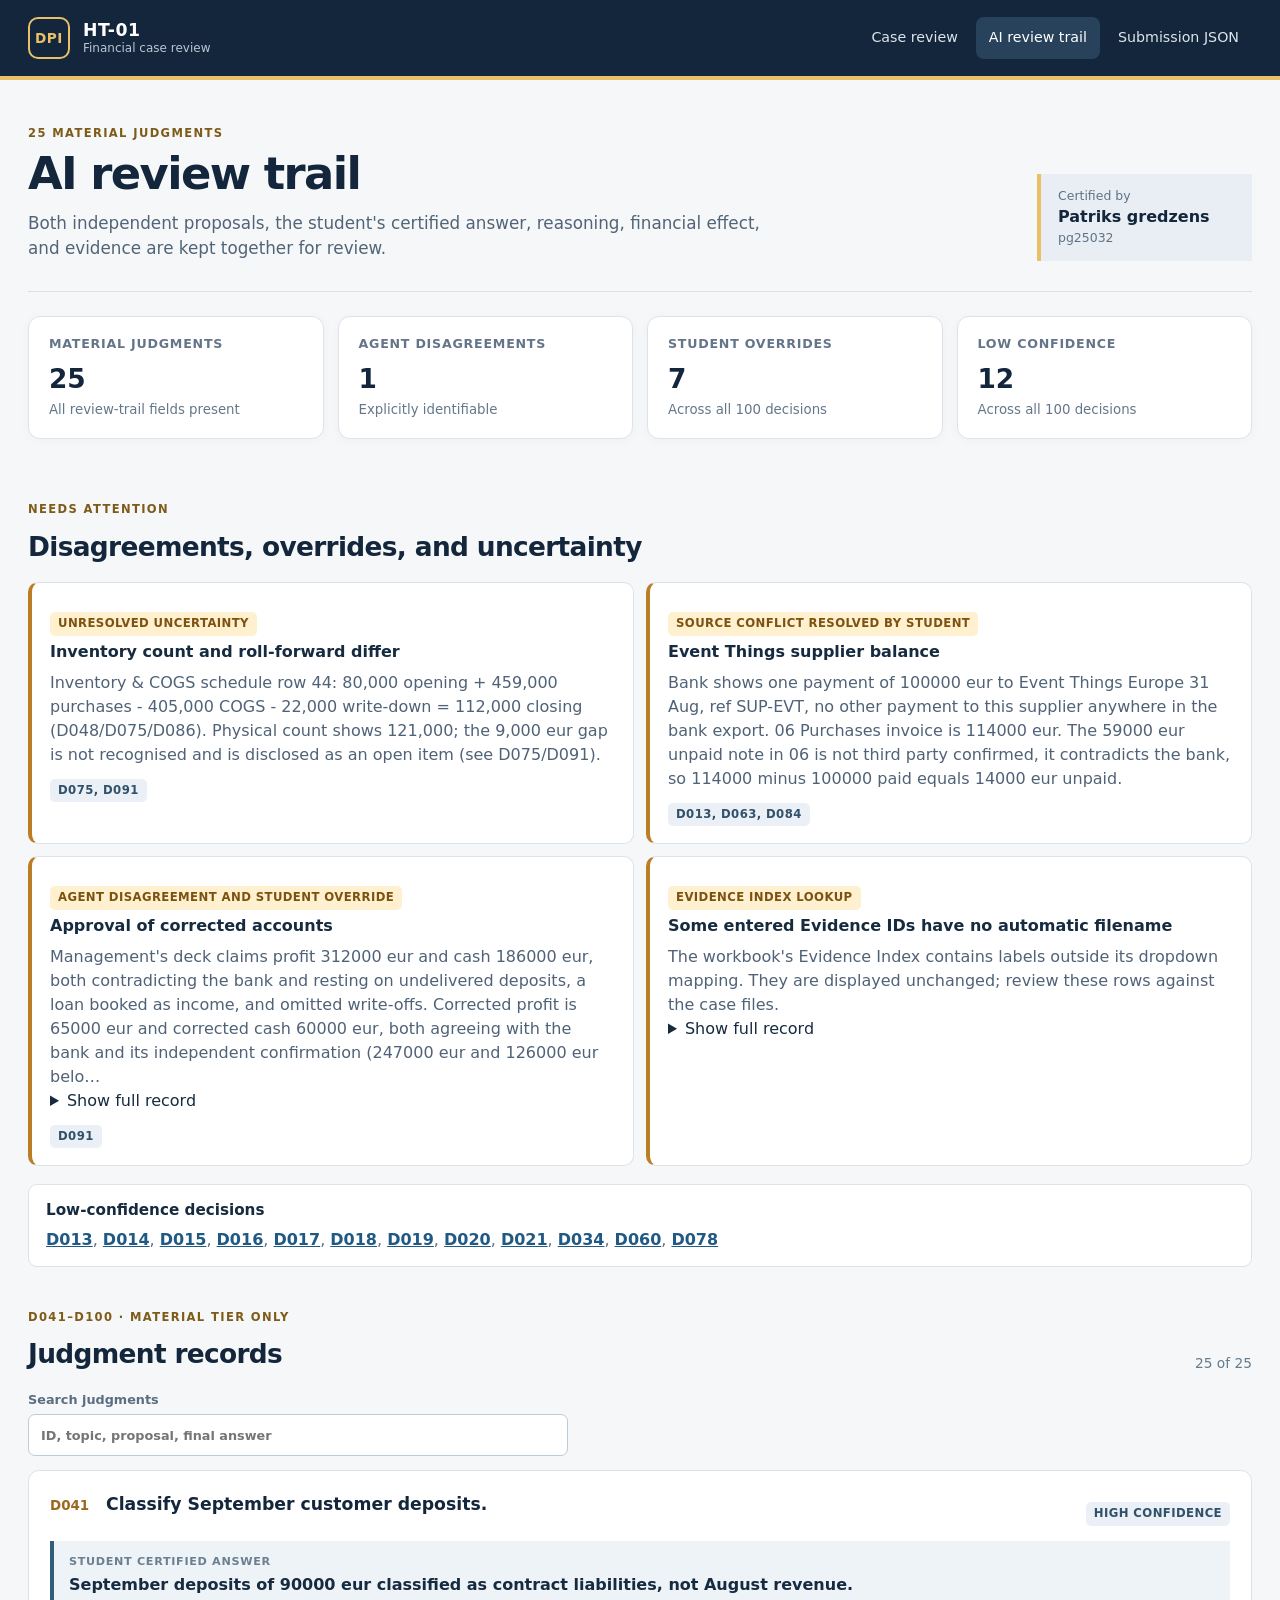
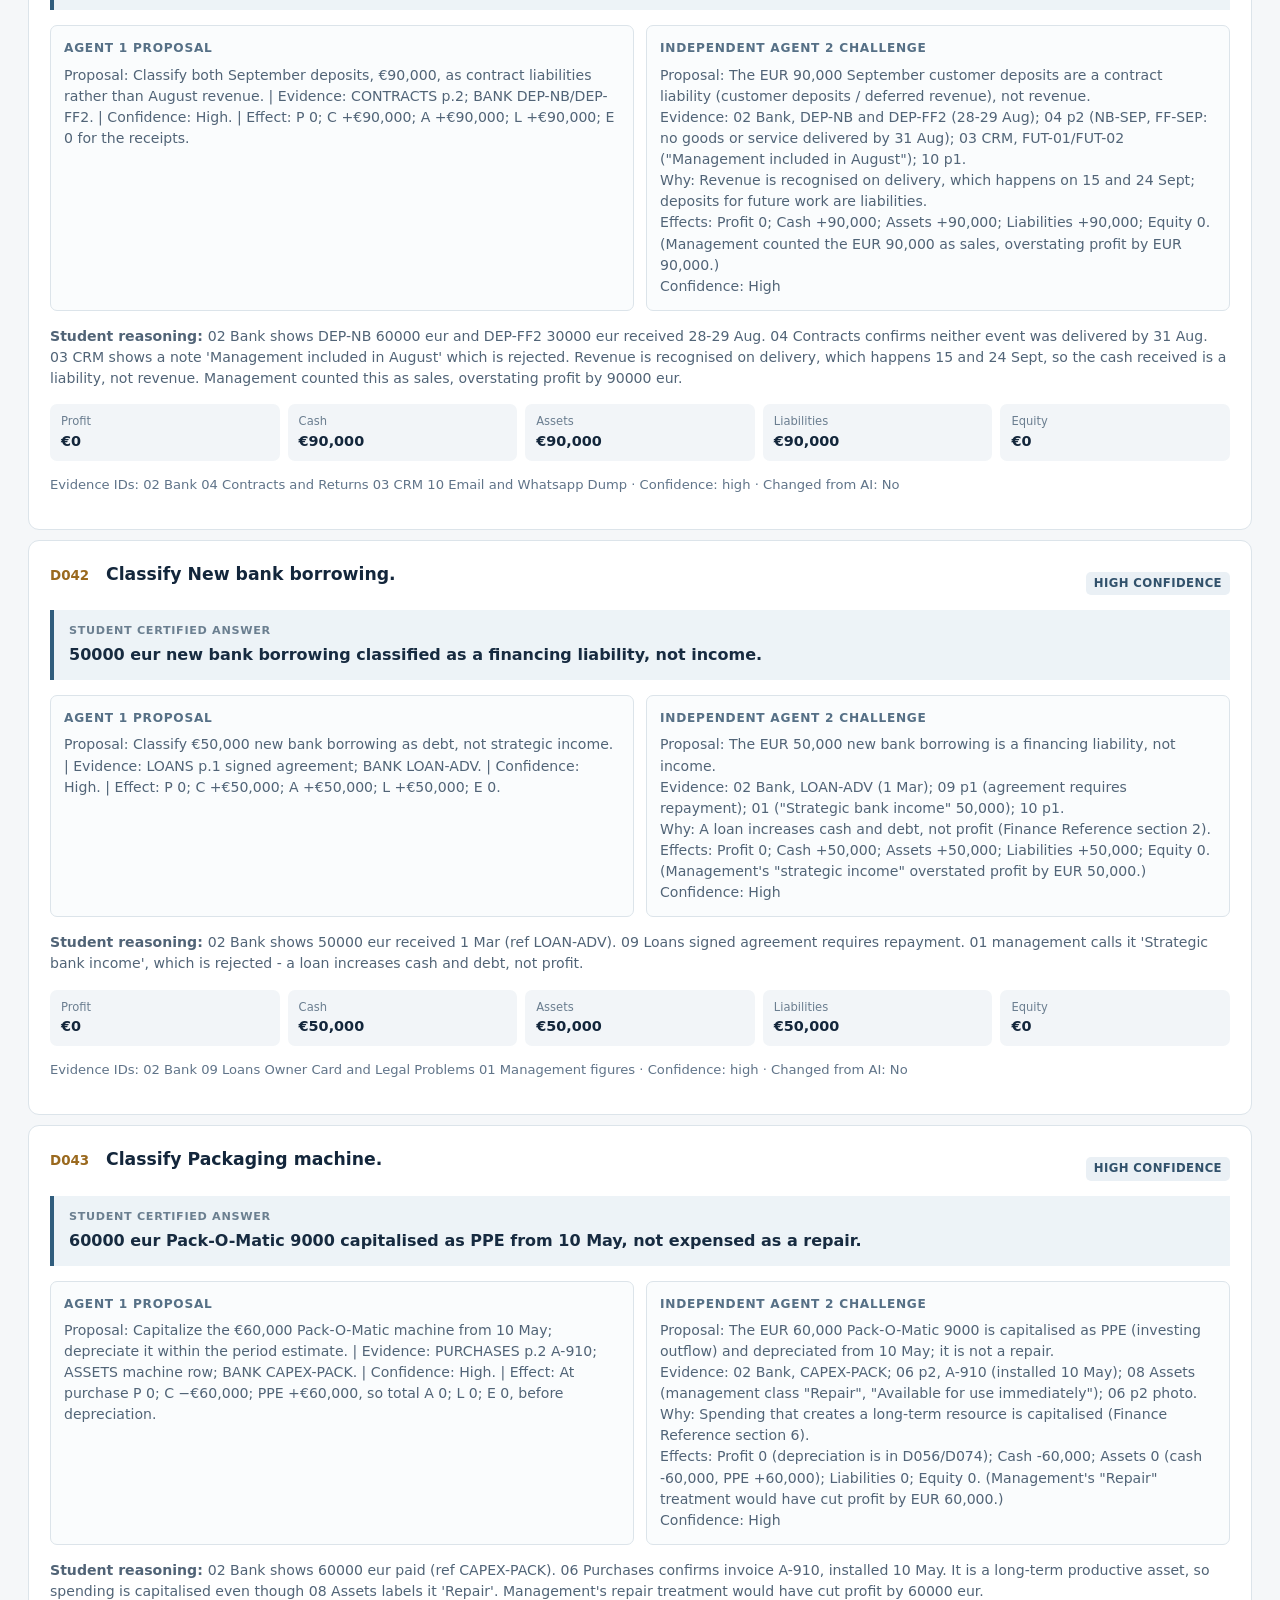
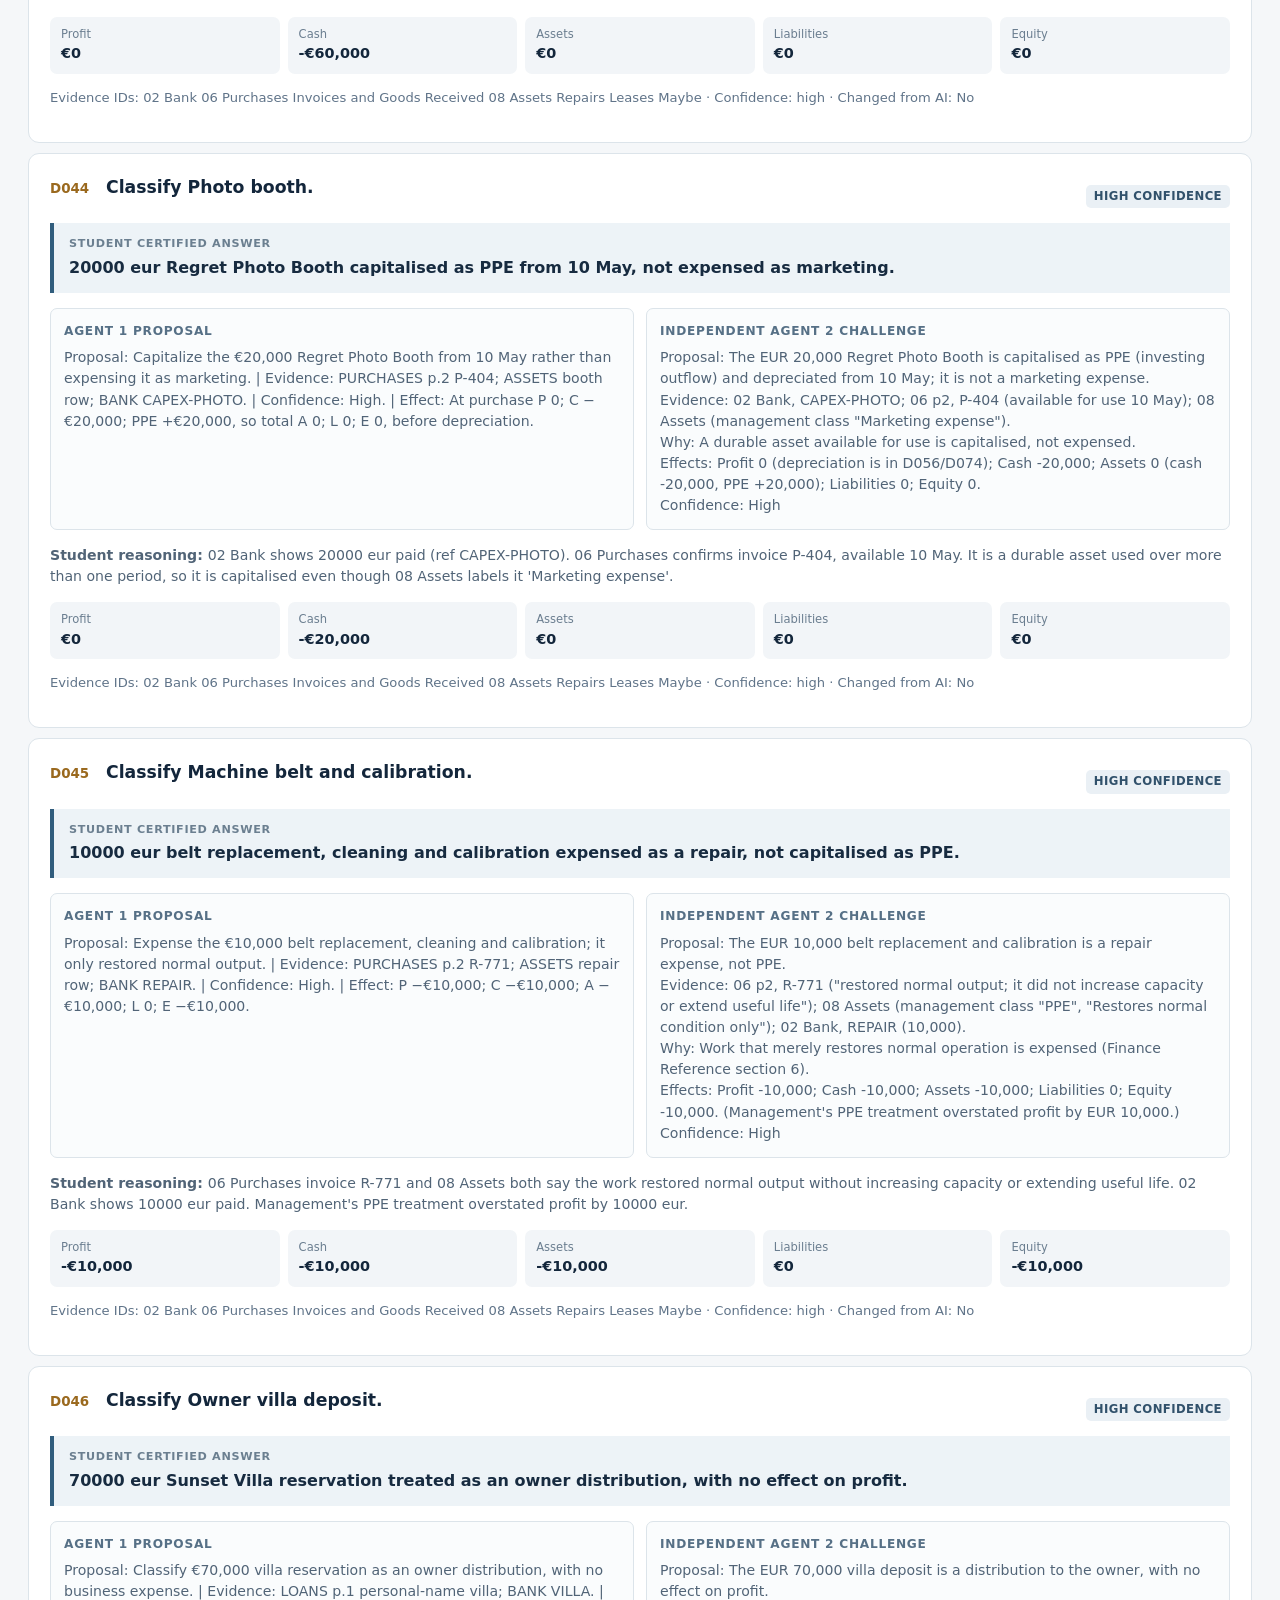
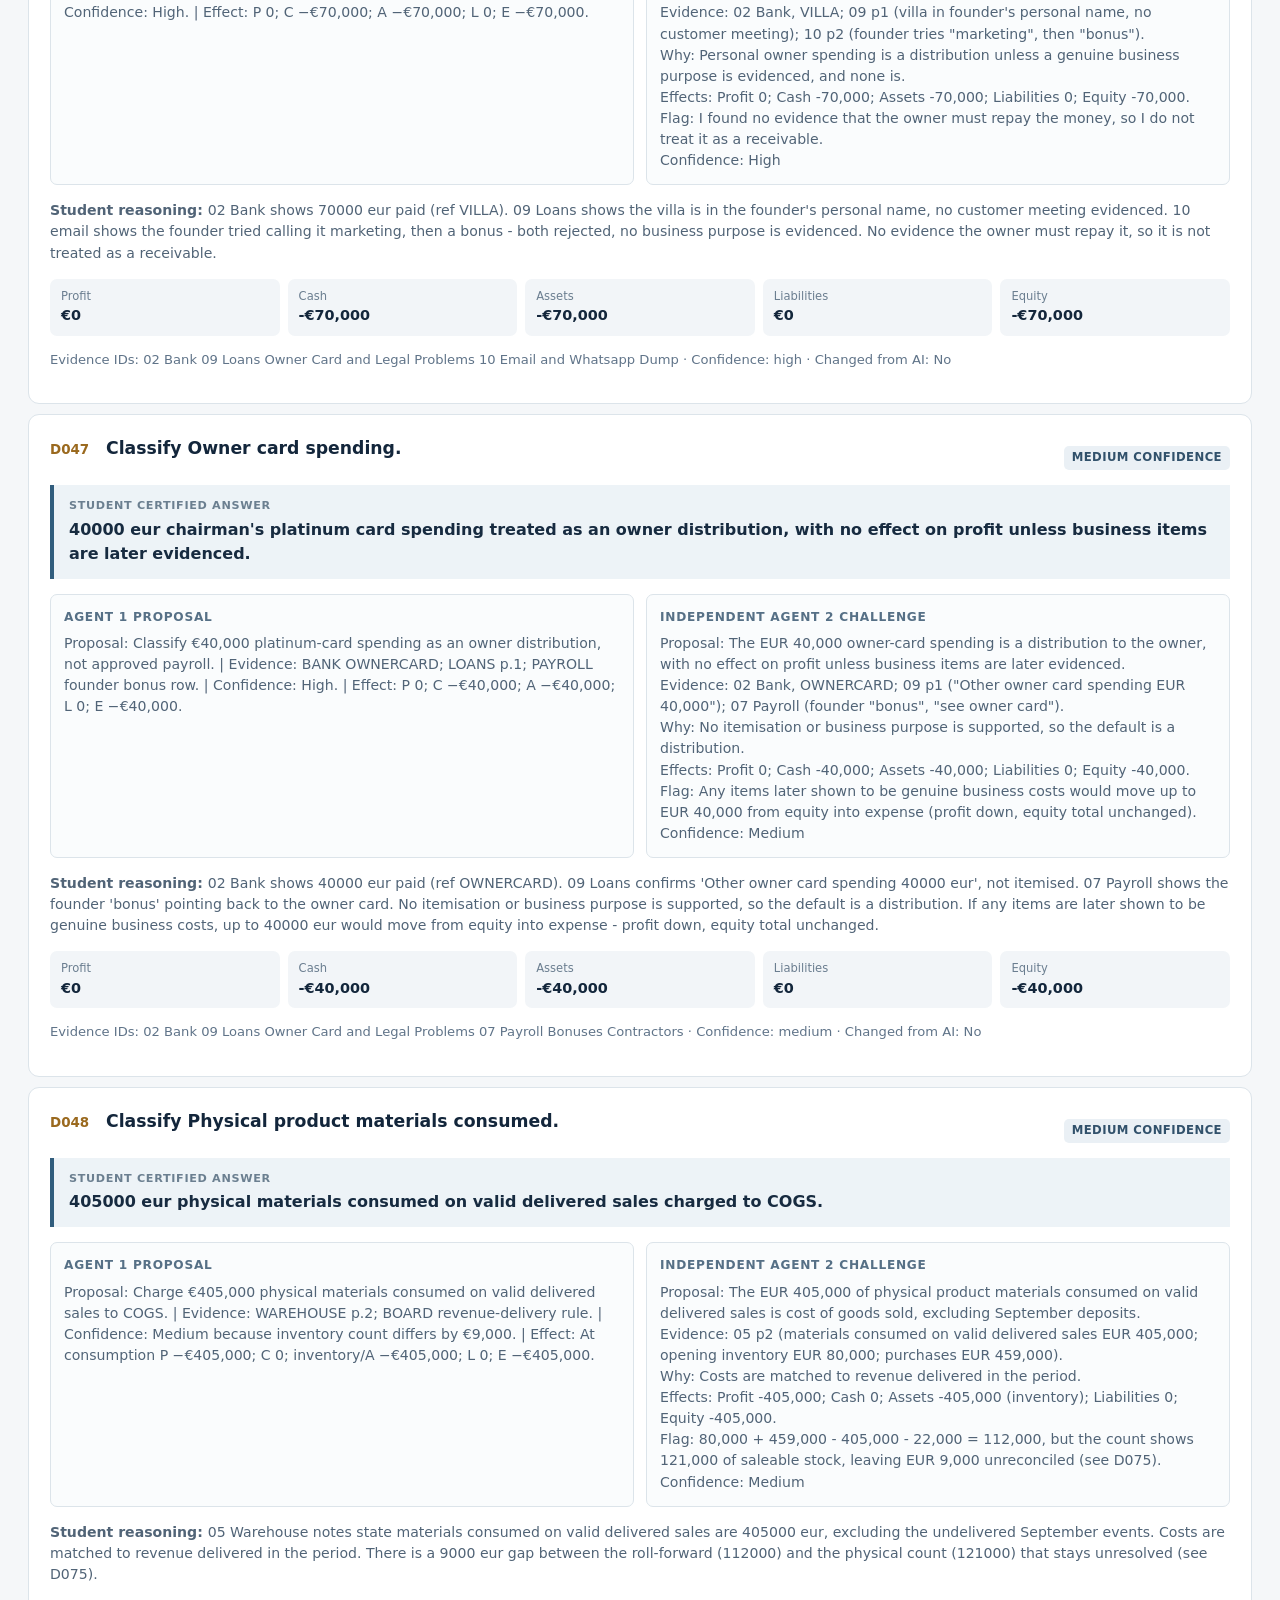
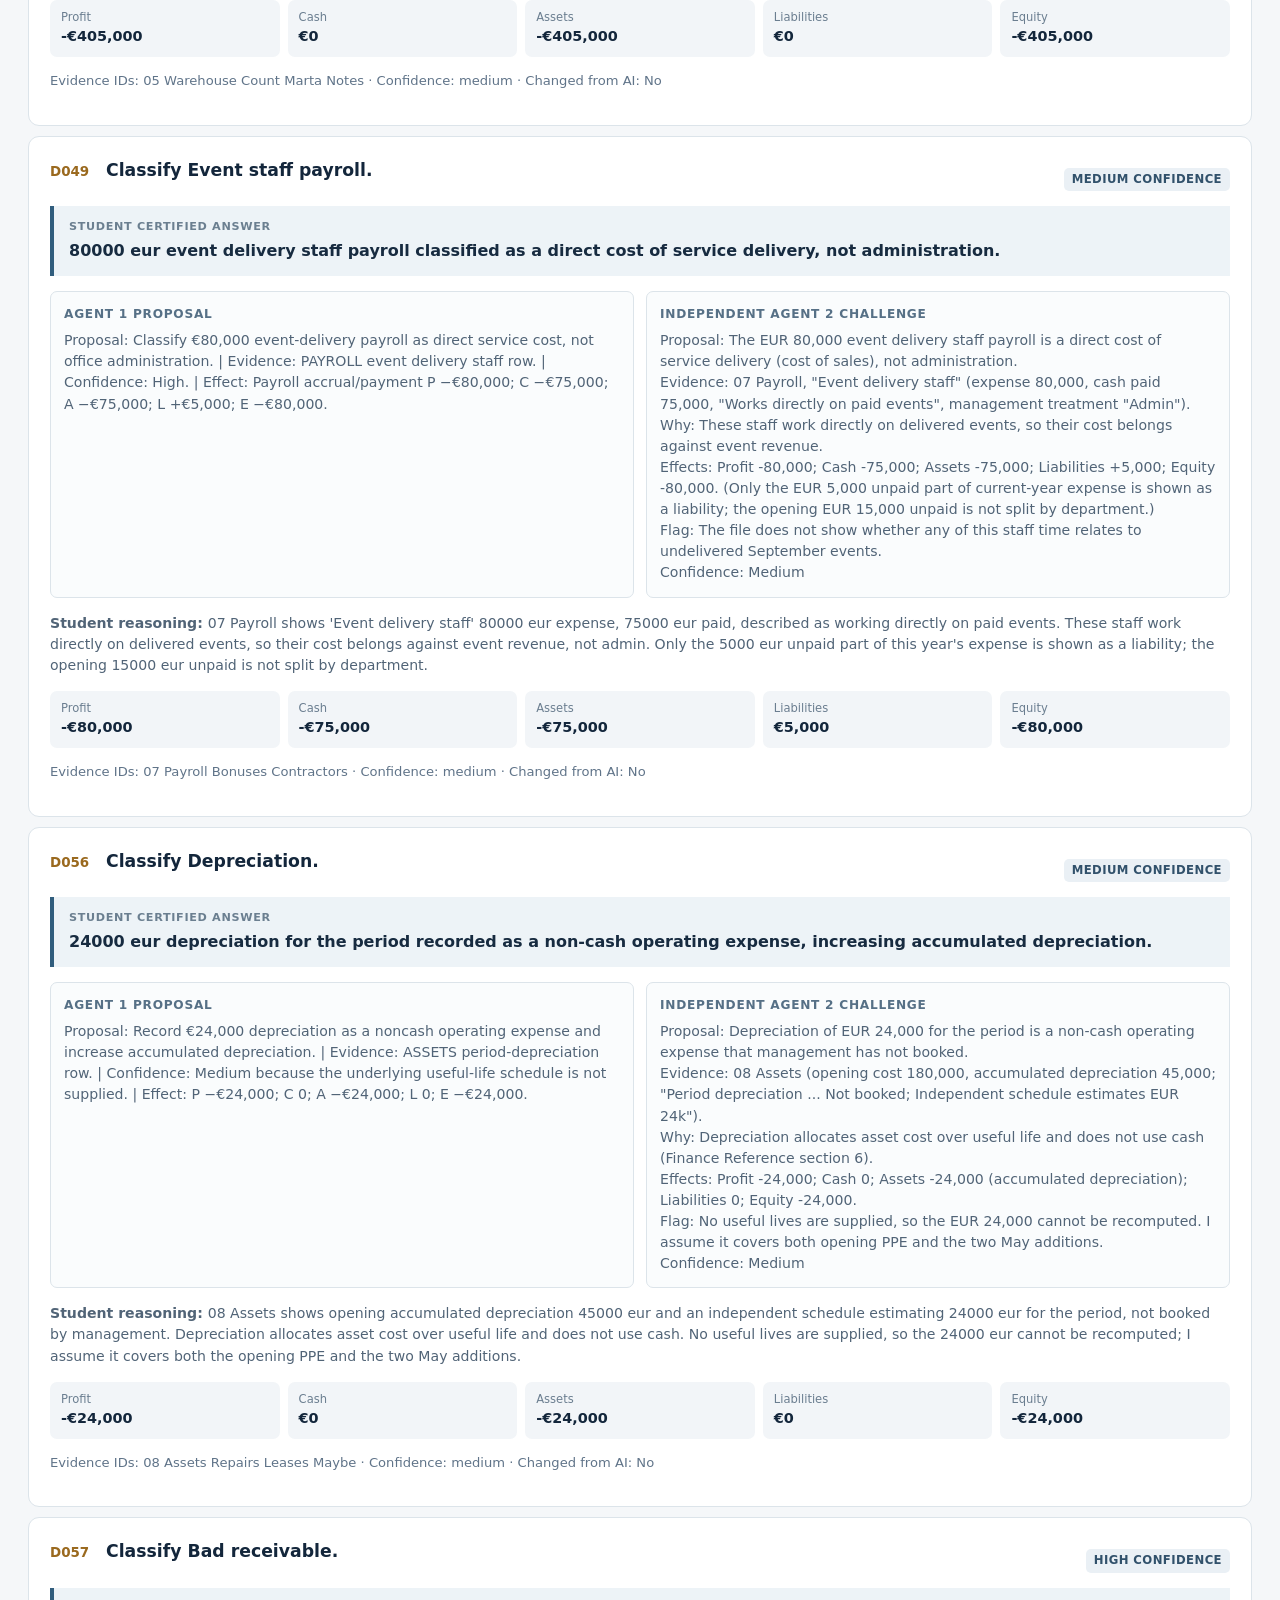
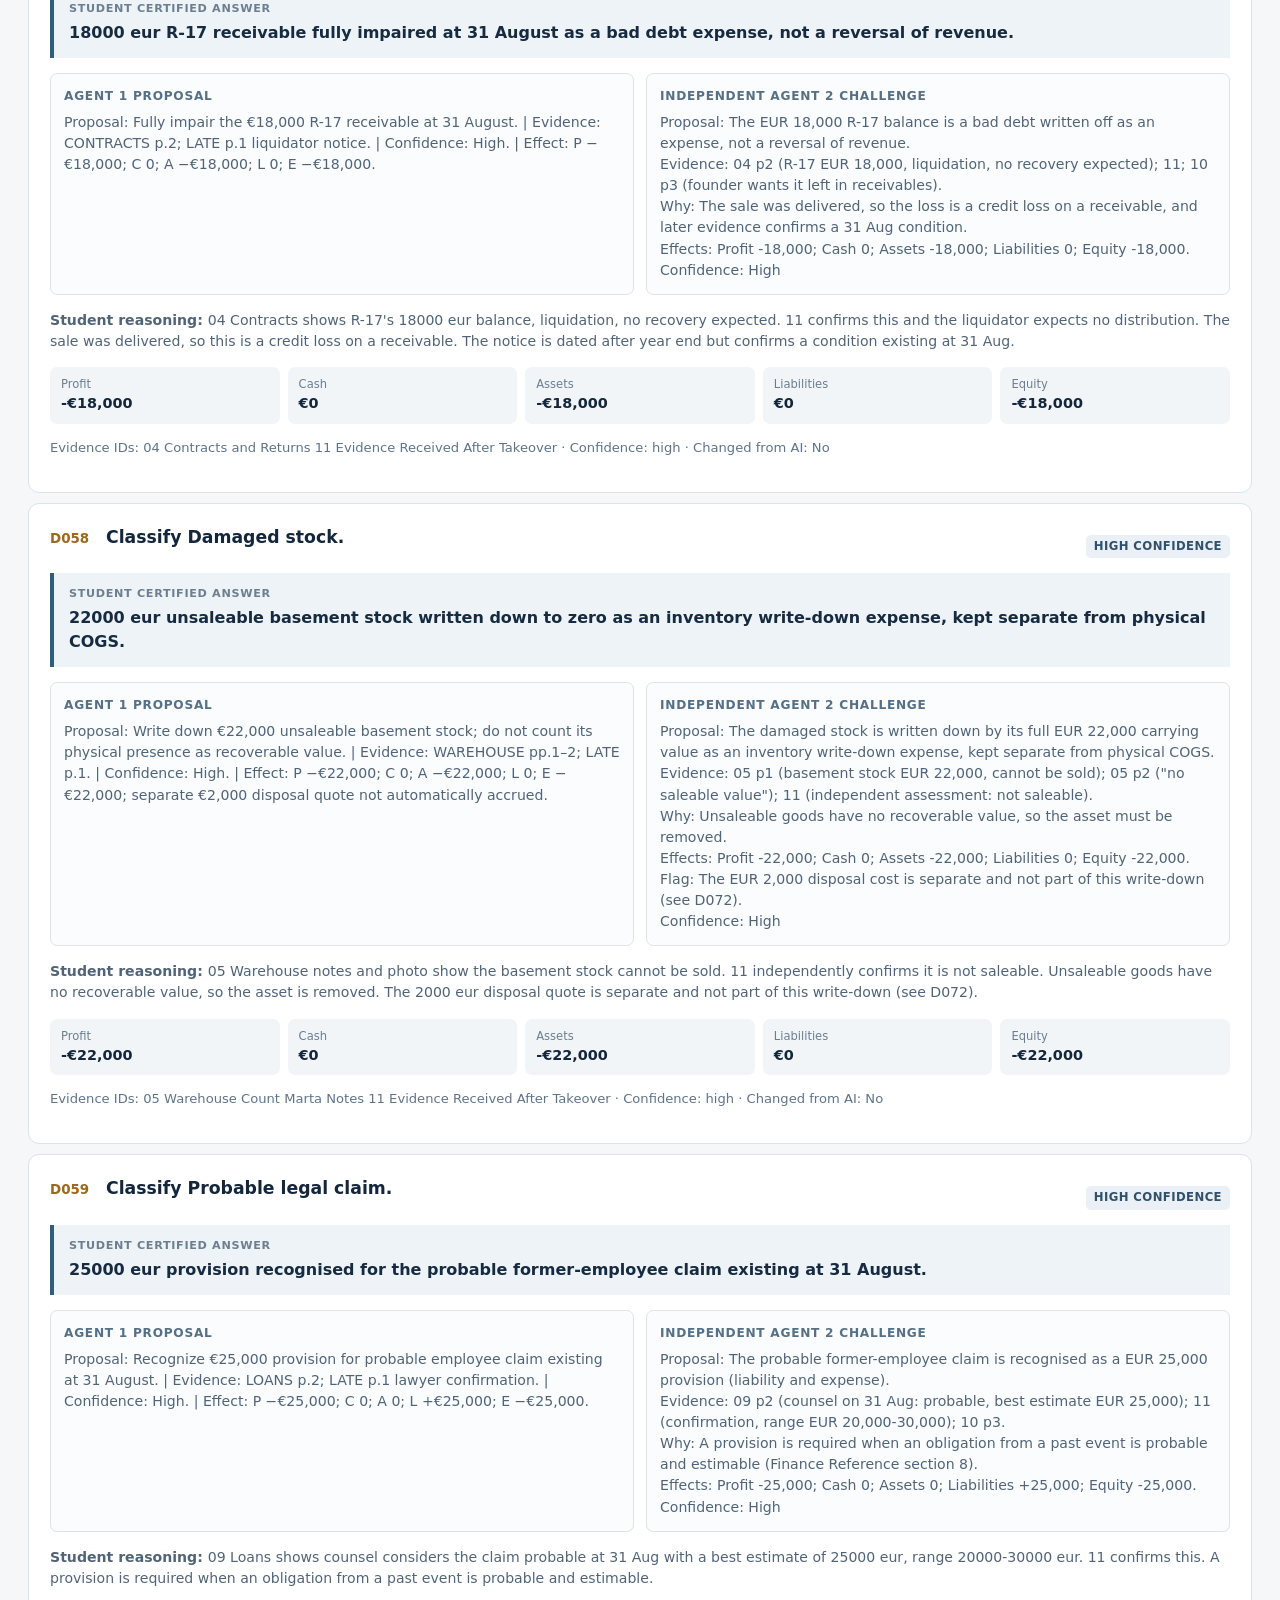
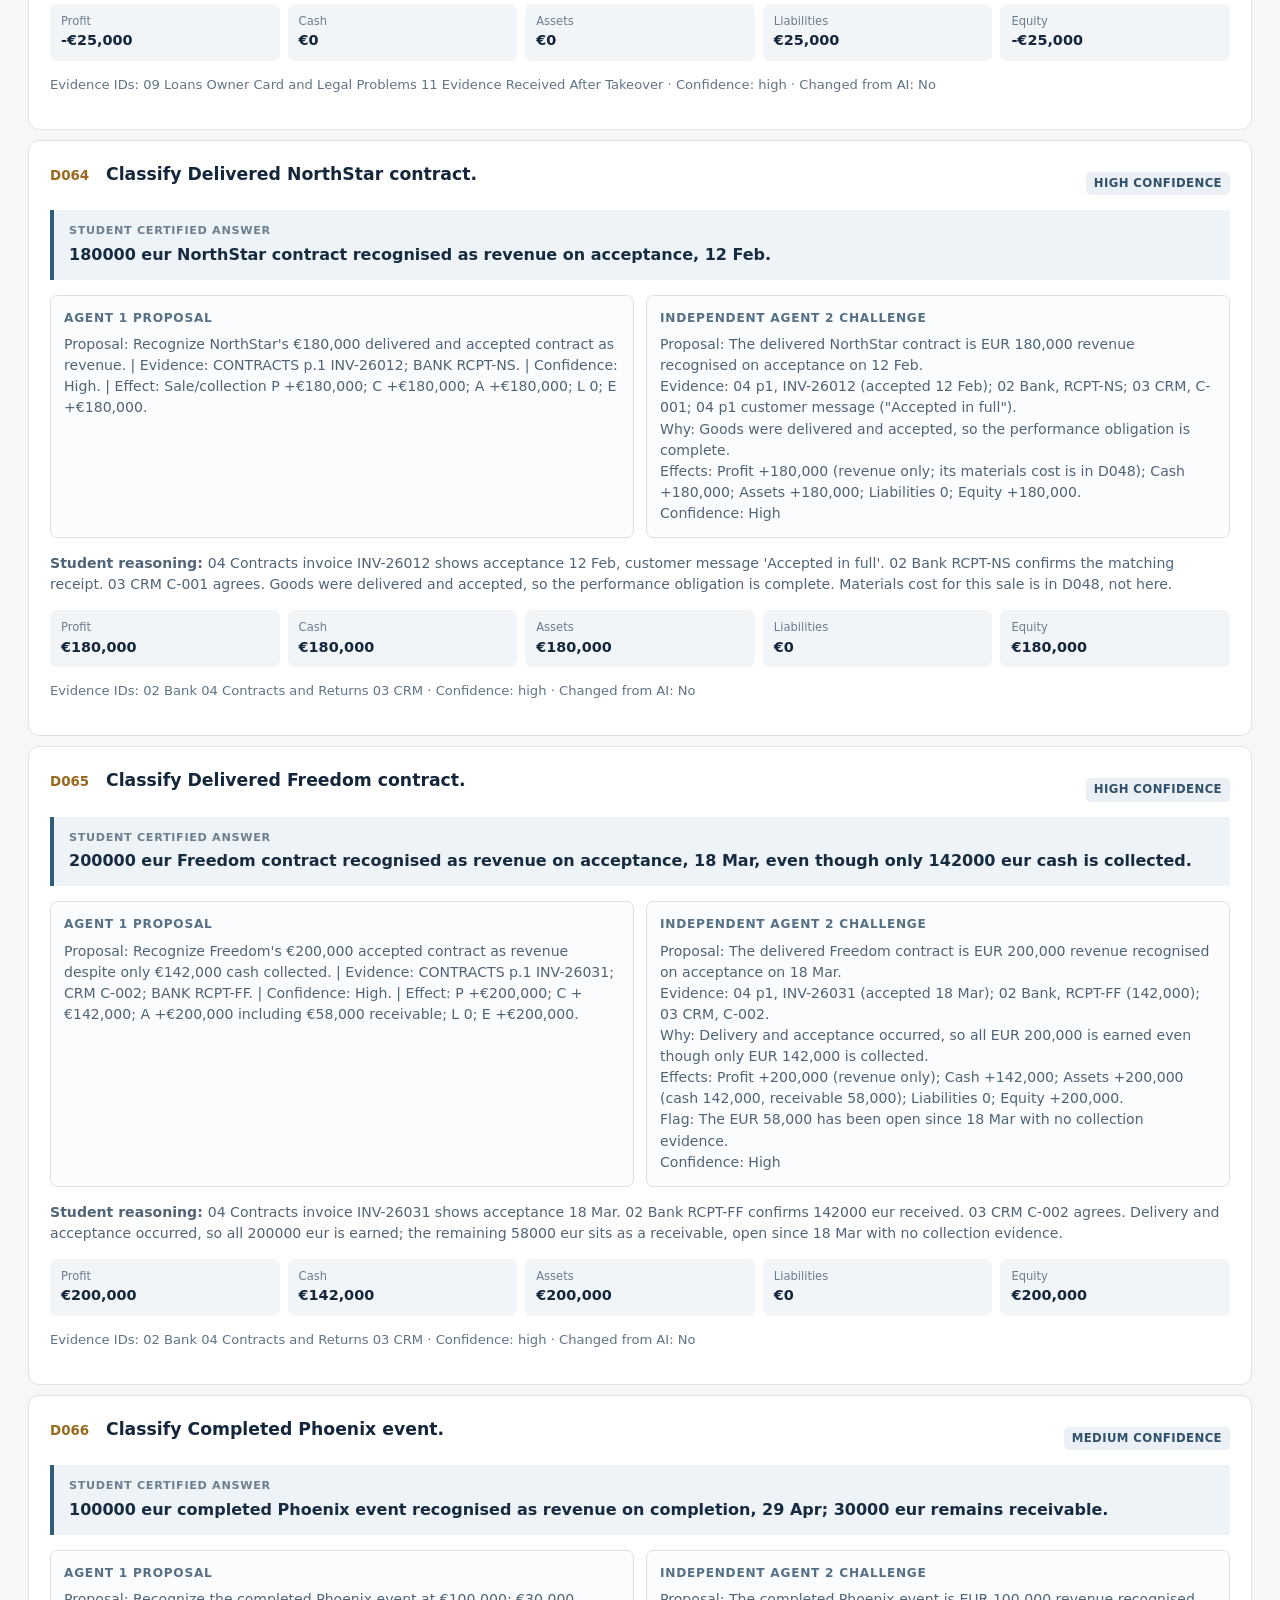
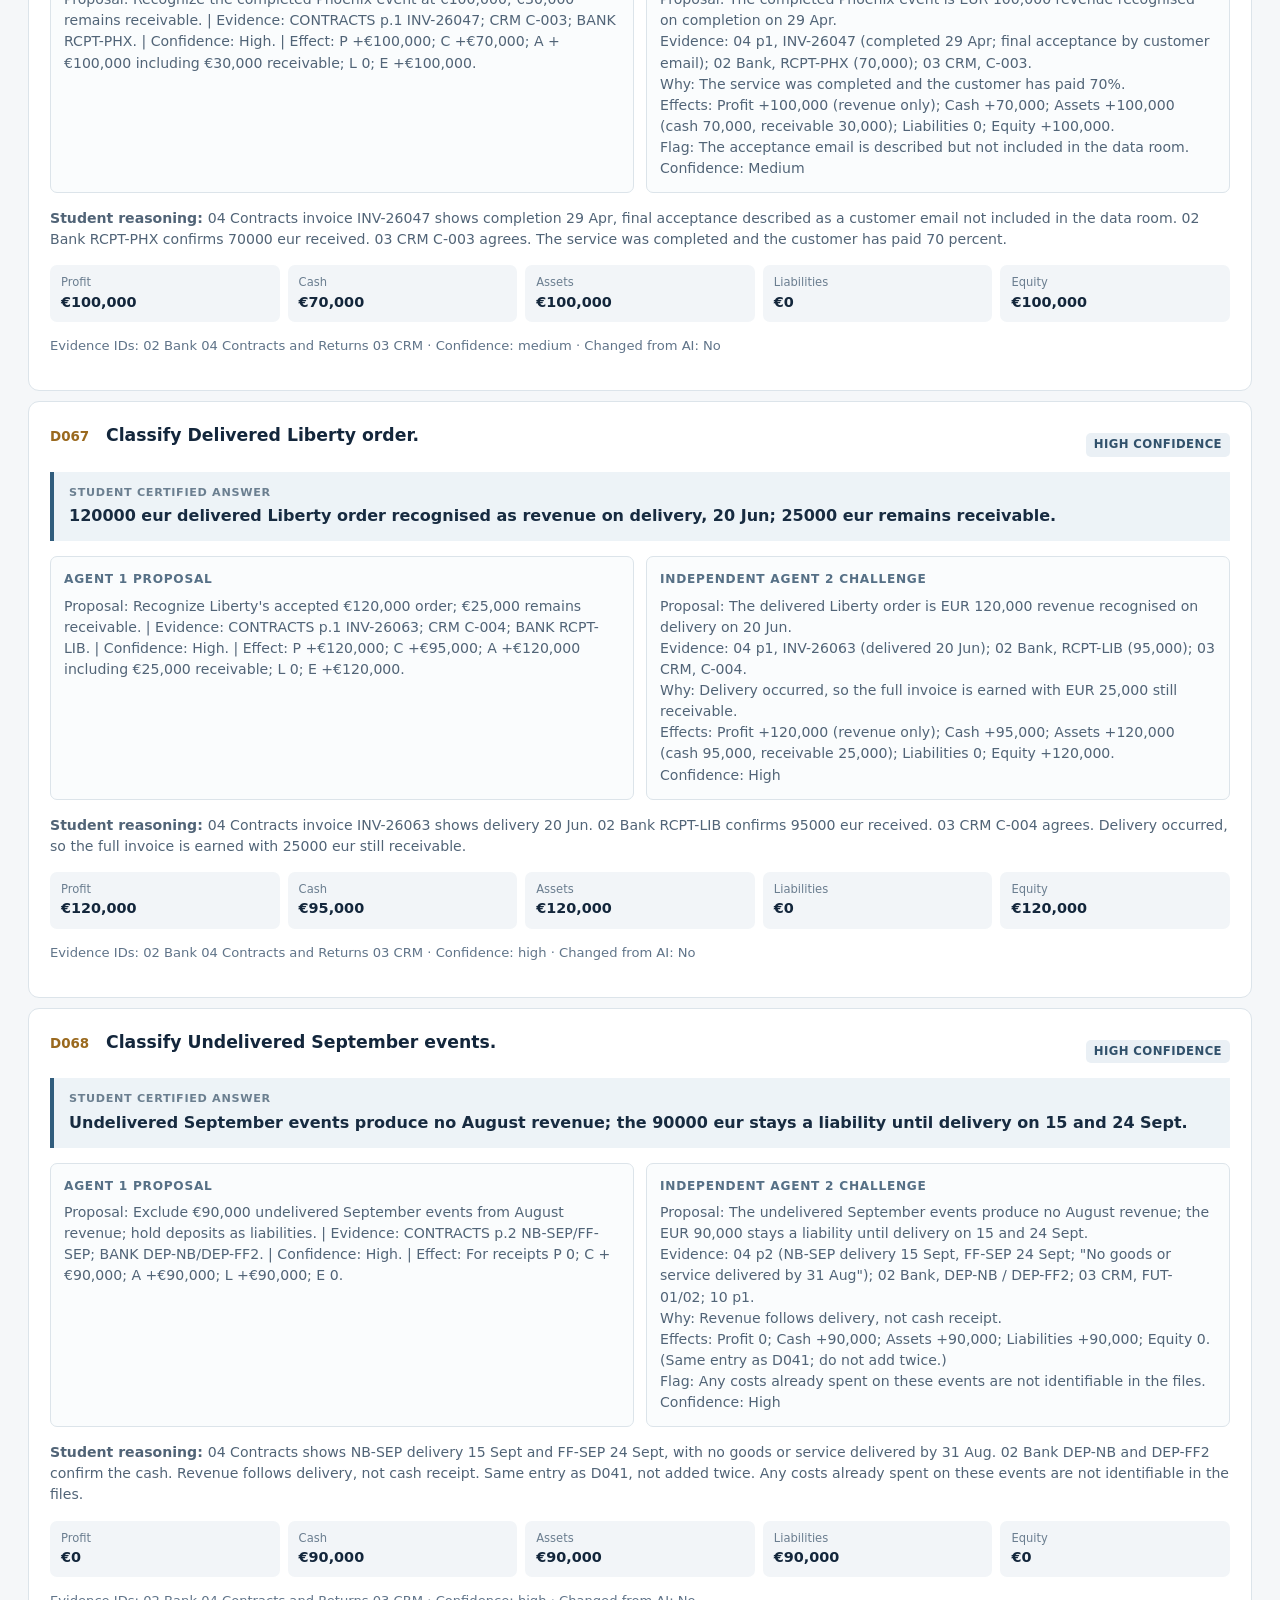
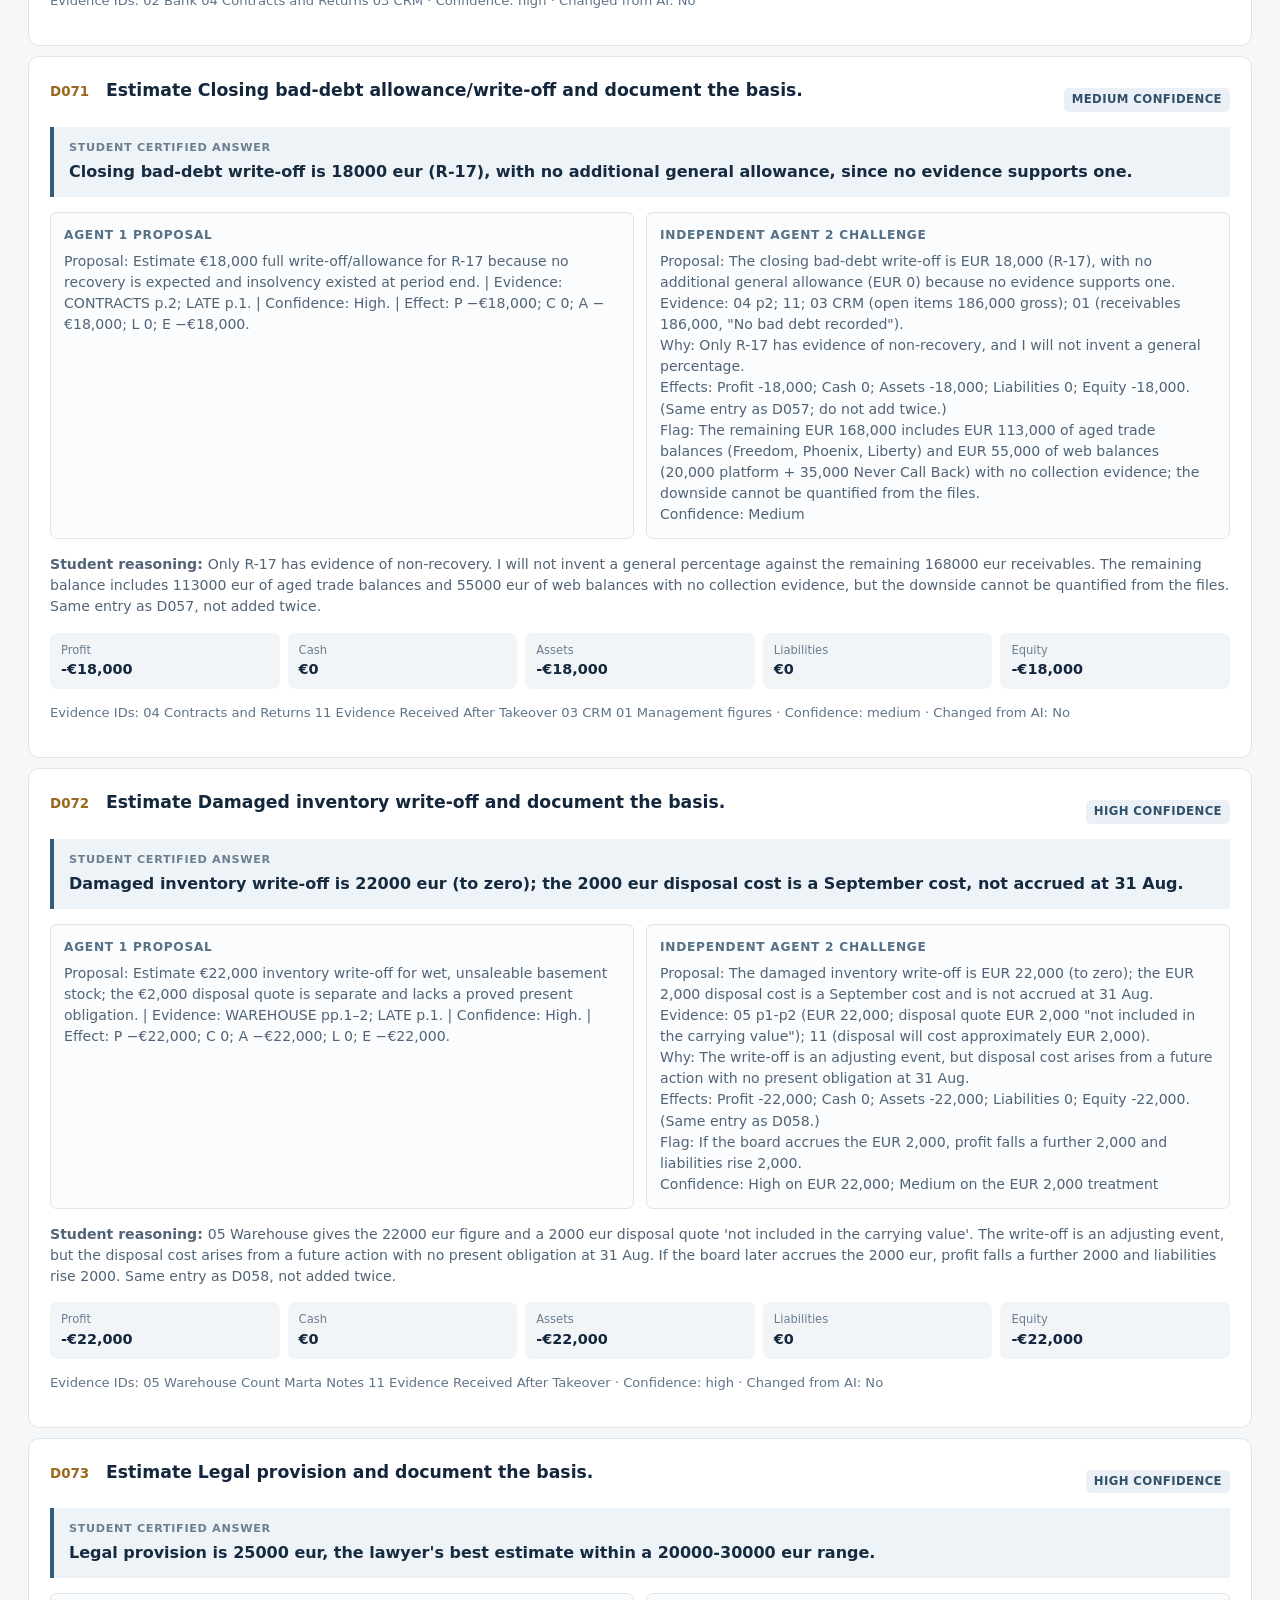
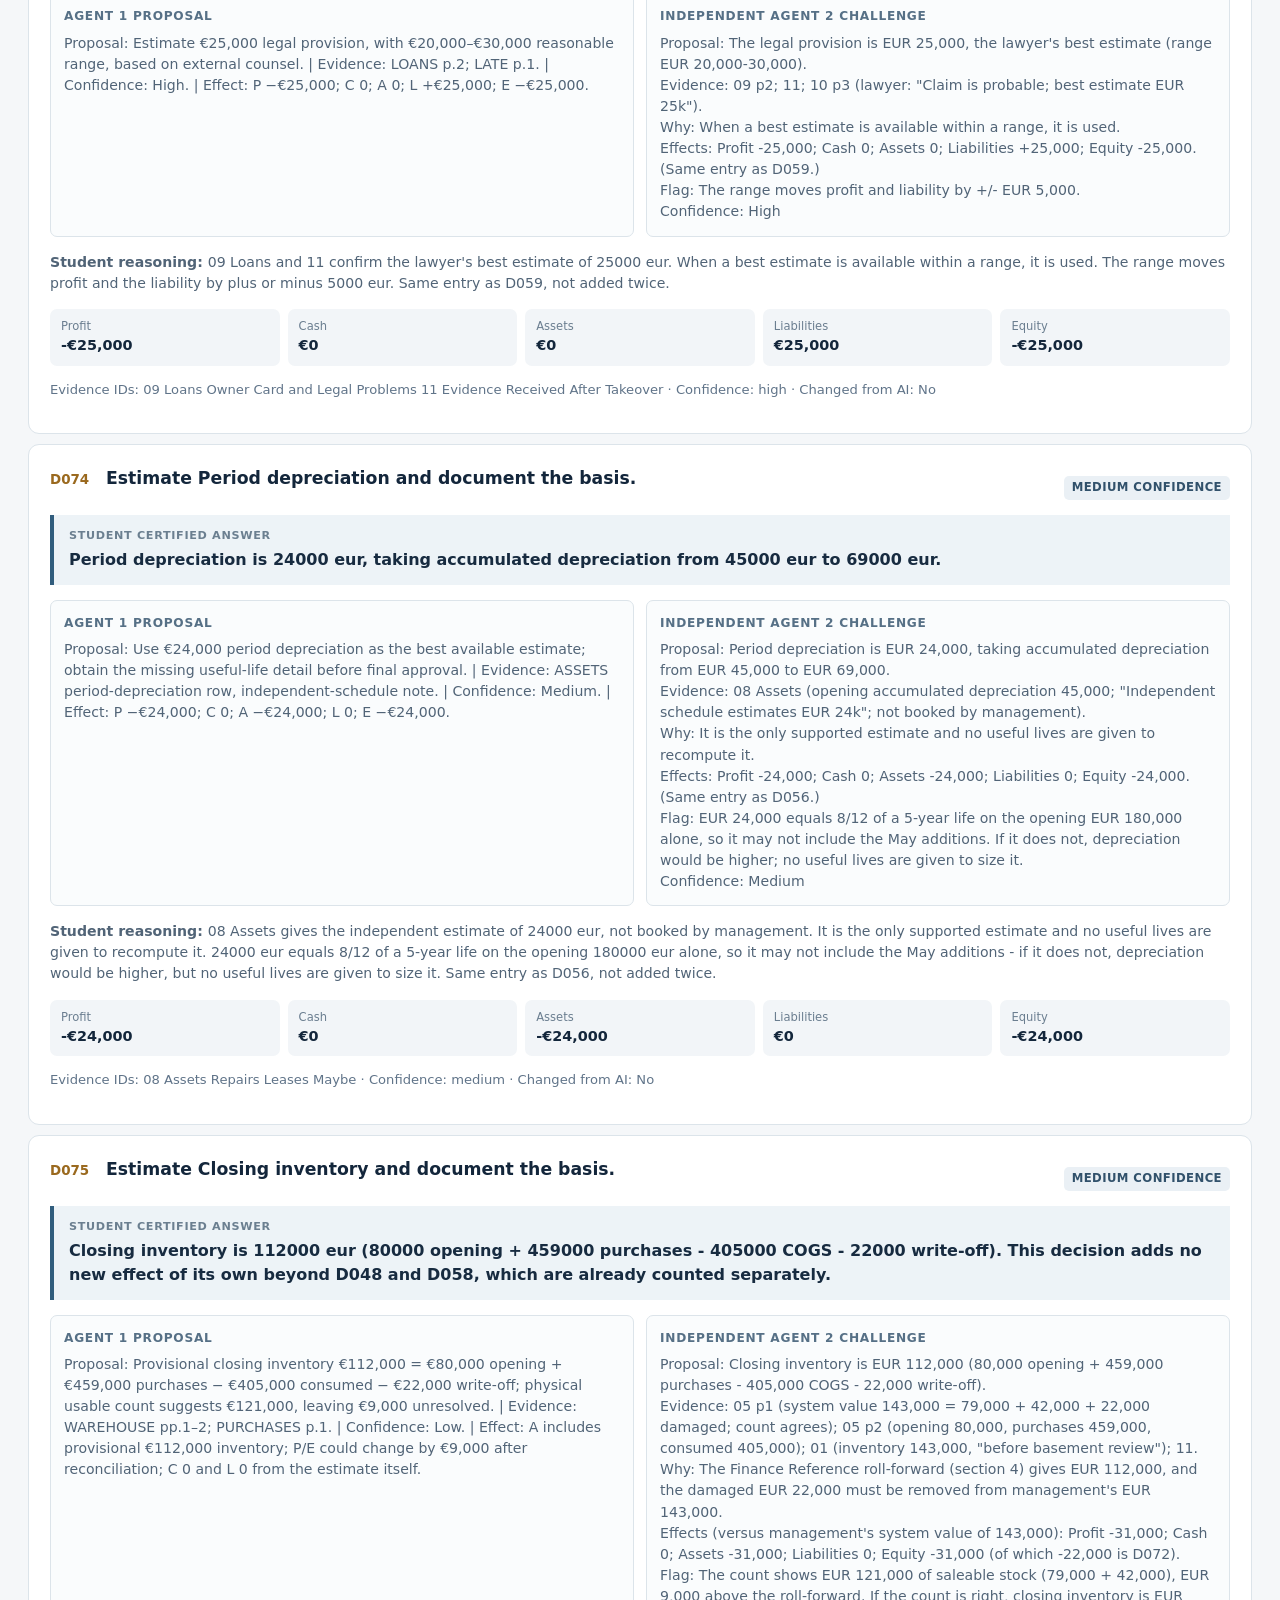
==== review/index.html @ bc391a2d "Build DPI-HT-01 case review site" ====
<!doctype html>
<html lang="en">
<head>
  <meta charset="utf-8">
  <meta name="viewport" content="width=device-width, initial-scale=1">
  <meta name="description" content="Independent AI positions and student certification for the 25 material judgments.">
  <meta name="theme-color" content="#13263b">
  <link rel="icon" type="image/svg+xml" href="/favicon.svg">
  <link rel="stylesheet" href="/style.css">
  <title>DPI-HT-01 | AI review trail</title>
</head>
<body data-page="review">
  <header class="site-header"><div class="header-inner"><a class="brand" href="/" aria-label="DPI-HT-01 home"><span class="brand-mark">DPI</span><span>HT-01 <small>Financial case review</small></span></a><nav class="top-nav" aria-label="Main navigation"><a href="/">Case review</a><a class="active" href="/review">AI review trail</a><a href="/submission.json">Submission JSON</a></nav></div></header>
  <main class="shell">
    <section class="intro"><div><p class="eyebrow">25 material judgments</p><h1>AI review trail</h1><p class="lead">Both independent proposals, the student's certified answer, reasoning, financial effect, and evidence are kept together for review.</p></div><div class="student-box"><span>Certified by</span><strong id="student-name">Loading…</strong><small id="student-id"></small></div></section>
    <div id="load-error" class="alert error" hidden></div>
    <section id="review-summary" class="summary-grid" aria-label="Review summary"></section>
    <section class="section" id="review-attention"><div class="section-head"><div><p class="eyebrow">Needs attention</p><h2>Disagreements, overrides, and uncertainty</h2></div></div><div id="attention-list" class="flag-grid"></div><div class="low-confidence"><h3>Low-confidence decisions</h3><p id="low-confidence-list"></p></div></section>
    <section class="section" id="judgments"><div class="section-head"><div><p class="eyebrow">D041–D100 · material tier only</p><h2>Judgment records</h2></div><span id="judgment-count" class="count"></span></div><label class="search-wide">Search judgments<input id="judgment-search" type="search" placeholder="ID, topic, proposal, final answer"></label><div id="judgment-list" class="judgment-list"></div></section>
  </main>
  <footer class="site-footer"><span>DPI-HT-01 · Reporting date 31 August 2026</span><span>Source: certified decision tracker</span></footer>
  <script type="module" src="/app.js"></script>
</body>
</html>
---- style.css ----
:root{font-family:Inter,ui-sans-serif,system-ui,-apple-system,"Segoe UI",sans-serif;color:#172b40;background:#f5f7f9;font-size:16px;line-height:1.5}*{box-sizing:border-box}html{scroll-behavior:smooth}body{margin:0}a{color:inherit}button,input,select{font:inherit}button{cursor:pointer}.site-header{background:#13263b;color:#fff;border-bottom:4px solid #e9bf69}.header-inner{max-width:1400px;margin:auto;padding:0 28px;min-height:76px;display:flex;align-items:center;justify-content:space-between;gap:24px}.brand{display:flex;align-items:center;gap:13px;text-decoration:none;font-weight:800;letter-spacing:.03em;font-size:1.08rem;line-height:1.2}.brand small{display:block;color:#b9c7d5;font-size:.75rem;font-weight:500;letter-spacing:0}.brand-mark{display:grid;place-items:center;width:42px;height:42px;border:2px solid #e9bf69;border-radius:10px;color:#e9bf69;font-size:.85rem}.top-nav{display:flex;align-items:center;gap:5px;flex-wrap:wrap}.top-nav a{font-size:.89rem;text-decoration:none;padding:10px 13px;border-radius:8px;color:#dce5ee}.top-nav a:hover,.top-nav a.active{background:#29425b;color:#fff}.shell{max-width:1400px;margin:auto;padding:0 28px 70px}.intro{display:flex;justify-content:space-between;align-items:flex-end;gap:30px;padding:45px 0 30px;border-bottom:1px solid #d9e1e8}.eyebrow{text-transform:uppercase;letter-spacing:.12em;font-size:.72rem;font-weight:800;color:#7e5b18;margin:0 0 8px}.intro h1{font-size:clamp(2rem,3.5vw,3.25rem);line-height:1.08;letter-spacing:-.035em;margin:0 0 12px;color:#13263b}.lead{max-width:760px;color:#526477;margin:0;font-size:1.05rem}.student-box{background:#e8eef3;border-left:4px solid #e9bf69;padding:13px 17px;min-width:215px}.student-box span,.student-box small{display:block;color:#617286;font-size:.78rem}.student-box strong{display:block;color:#13263b}.summary-grid{display:grid;grid-template-columns:repeat(4,minmax(0,1fr));gap:14px;margin:24px 0 28px}.metric{background:#fff;border:1px solid #dce4ea;border-radius:12px;padding:18px 20px;box-shadow:0 2px 12px #172b4008}.metric span{display:block;color:#64758a;font-size:.79rem;font-weight:700;text-transform:uppercase;letter-spacing:.06em}.metric strong{display:block;font-size:1.65rem;line-height:1.3;color:#13263b;margin-top:8px;font-variant-numeric:tabular-nums}.metric small{display:block;color:#65778a;margin-top:4px}.section-nav{display:flex;gap:6px;overflow-x:auto;white-space:nowrap;padding:9px 0 16px;border-bottom:1px solid #d8e1e8}.section-nav a{display:inline-block;text-decoration:none;padding:9px 11px;border-radius:7px;color:#2e4e68;font-size:.87rem;font-weight:650}.section-nav a:hover{background:#e5edf3}.section{scroll-margin-top:20px;padding:34px 0 8px}.section-head{display:flex;justify-content:space-between;align-items:end;gap:20px;margin-bottom:16px}.section-head h2{margin:0;color:#13263b;font-size:1.65rem;letter-spacing:-.025em}.text-link{font-weight:700;color:#205984;text-decoration:none}.text-link:hover{text-decoration:underline}.count{color:#667b8e;font-size:.86rem}.flag-grid,.recon-grid,.card-grid{display:grid;grid-template-columns:repeat(2,minmax(0,1fr));gap:12px}.flag,.recon,.info-card{background:#fff;border:1px solid #dce4ea;border-radius:10px;padding:17px 18px}.flag{border-left:4px solid #bb7d25}.flag strong,.info-card h3{display:block;color:#172b40;font-size:1rem;margin:4px 0 7px}.flag p,.info-card p{margin:0;color:#506277;white-space:pre-wrap}.flag .tag{margin-top:12px}.tag{display:inline-block;padding:3px 8px;background:#eaf0f5;color:#31516b;border-radius:5px;font-size:.73rem;font-weight:750;text-transform:uppercase;letter-spacing:.035em}.tag.warning{background:#fff0cf;color:#7d5210}.tag.danger{background:#fde6e4;color:#9d302d}.tag.good{background:#e6f2ee;color:#29664d}.tag+.tag{margin-left:5px}.tab-list{display:flex;gap:5px;border-bottom:1px solid #cdd9e2;overflow:auto}.tab-list button{background:transparent;border:0;border-bottom:3px solid transparent;padding:11px 16px;color:#566a7c;font-weight:700;white-space:nowrap}.tab-list button[aria-selected="true"]{border-color:#ad7627;color:#13263b}.statement-panel,.table-wrap{overflow-x:auto;background:#fff;border:1px solid #dce4ea;border-radius:0 0 10px 10px}.data-table{border-collapse:collapse;width:100%;min-width:690px}.data-table th{background:#203850;color:#fff;text-align:left;font-size:.8rem;font-weight:750;padding:11px 14px;white-space:nowrap}.data-table td{border-bottom:1px solid #e7edf1;padding:10px 14px;vertical-align:top;font-size:.87rem}.data-table tr:last-child td{border-bottom:0}.data-table tr:hover td{background:#f6f9fb}.data-table .amount{text-align:right;font-variant-numeric:tabular-nums;white-space:nowrap;font-weight:650}.data-table .subtotal td{background:#eaf0f5;font-weight:800;color:#13263b}.data-table .muted{color:#718296}.statement-context{padding:13px 17px;color:#607184;font-size:.82rem;border-bottom:1px solid #e5ecf0}.recon{display:flex;align-items:flex-start;gap:12px}.recon .checkmark{border-radius:50%;background:#e6f2ee;color:#29664d;width:27px;height:27px;display:grid;place-items:center;font-size:.9rem;font-weight:900;flex:none}.recon strong{display:block}.recon p{color:#57697b;margin:4px 0;font-size:.9rem}.recon small{color:#76889a}.filters{display:flex;gap:12px;margin-bottom:14px}.filters label,.search-wide{display:flex;flex-direction:column;gap:5px;color:#5b6e81;font-size:.8rem;font-weight:700}.filters label:first-child{flex:1}.filters input,.filters select,.search-wide input{background:#fff;border:1px solid #bdccd8;border-radius:7px;padding:10px 12px;color:#172b40;min-height:42px}.search-wide{display:block;margin:0 0 14px}.search-wide input{display:block;width:100%;max-width:540px;margin-top:5px}.decision-list,.judgment-list,.evidence-list,.schedule-groups,.board-list{display:grid;gap:10px}.record{background:#fff;border:1px solid #dce4ea;border-radius:10px;overflow:hidden}.record summary{cursor:pointer;list-style:none;display:flex;align-items:flex-start;gap:12px;padding:14px 17px}.record summary::-webkit-details-marker{display:none}.record summary::after{content:"+";margin-left:auto;color:#587087;font-weight:700;font-size:1.2rem}.record[open] summary::after{content:"−"}.record summary:hover{background:#f7fafc}.record-title{flex:1}.record-title strong{display:block;color:#13263b;font-size:.98rem}.record-title span{display:block;color:#546a7d;font-size:.86rem;margin-top:2px;white-space:nowrap;overflow:hidden;text-overflow:ellipsis;max-width:100%}.record-content{padding:0 17px 17px;border-top:1px solid #e7edf1}.record-content p{white-space:pre-wrap;margin:13px 0 0}.record-meta{display:flex;gap:7px;flex-wrap:wrap;margin-top:10px}.record-id{display:inline-block;color:#9a691e;font-weight:850;font-size:.84rem;min-width:48px;padding-top:2px}.details-grid{display:grid;grid-template-columns:repeat(2,minmax(0,1fr));gap:16px}.detail-label{display:block;font-size:.7rem;color:#6b7f90;text-transform:uppercase;letter-spacing:.06em;font-weight:800;margin-bottom:3px}.section-note{color:#5e7283;margin:0 0 15px}.evidence-card{background:#fff;border:1px solid #dce4ea;border-radius:10px;padding:15px 18px}.evidence-top{display:flex;justify-content:space-between;gap:12px}.evidence-top strong{color:#13263b}.evidence-file{color:#557086;font-size:.85rem}.evidence-card p{margin:8px 0 0;color:#516477;font-size:.88rem;white-space:pre-wrap}.evidence-grid{display:grid;grid-template-columns:repeat(2,minmax(0,1fr));gap:5px 16px;margin-top:12px}.evidence-grid div{font-size:.82rem;color:#516477}.board-item{background:#fff;border:1px solid #dce4ea;border-left:4px solid #d4a64e;border-radius:8px;padding:15px 18px}.board-item h3{font-size:1rem;color:#13263b;margin:0 0 6px}.board-item p{margin:0;color:#4e6276;white-space:pre-wrap}.board-item details{margin-top:10px;color:#546b7e}.board-item summary{cursor:pointer;font-size:.83rem;font-weight:700}.board-item details p{margin-top:8px}.judgment-card{background:#fff;border:1px solid #dce4ea;border-radius:11px;padding:21px}.judgment-head{display:flex;align-items:flex-start;justify-content:space-between;gap:12px}.judgment-head h3{margin:0;font-size:1.08rem;color:#13263b}.judgment-head .record-id{margin-right:8px}.judgment-answer{background:#edf3f7;border-left:4px solid #315d7d;padding:13px 15px;margin:15px 0;color:#172b40;font-weight:650}.position-grid{display:grid;grid-template-columns:repeat(2,minmax(0,1fr));gap:12px}.position{border:1px solid #dce4ea;border-radius:7px;padding:13px;background:#fafcfd}.position h4{margin:0 0 7px;color:#567086;font-size:.76rem;text-transform:uppercase;letter-spacing:.06em}.position p,.judgment-reasoning{margin:0;color:#516477;white-space:pre-wrap;font-size:.88rem}.judgment-reasoning{margin-top:15px}.effect-grid{display:grid;grid-template-columns:repeat(5,minmax(0,1fr));gap:8px;margin-top:15px}.effect{background:#f2f5f8;border-radius:7px;padding:9px 11px}.effect span{display:block;text-transform:capitalize;font-size:.72rem;color:#6b7e90}.effect strong{display:block;font-variant-numeric:tabular-nums;color:#13263b;font-size:.9rem}.judgment-source{font-size:.82rem;color:#607489;margin-top:14px}.low-confidence{margin-top:18px;background:#fff;border:1px solid #dce4ea;border-radius:9px;padding:14px 17px}.low-confidence h3{margin:0 0 6px;font-size:.95rem}.low-confidence p{margin:0;color:#5d7082}.low-confidence a{font-weight:700;color:#205984}.alert{padding:16px;background:#fde6e4;color:#852b28;border-radius:8px;margin:20px 0}.site-footer{background:#13263b;color:#b7c6d3;padding:22px max(28px,calc((100vw - 1344px)/2));display:flex;justify-content:space-between;gap:20px;font-size:.8rem}.empty{padding:20px;color:#64778a;background:#fff;border:1px solid #dce4ea;border-radius:8px}@media(max-width:900px){.summary-grid{grid-template-columns:repeat(2,1fr)}.effect-grid{grid-template-columns:repeat(3,1fr)}.header-inner{align-items:flex-start;padding-top:13px;padding-bottom:13px;flex-direction:column;gap:9px}.intro{align-items:flex-start;flex-direction:column}.student-box{min-width:0}.flag-grid,.recon-grid,.card-grid{grid-template-columns:1fr}}@media(max-width:620px){.shell{padding:0 16px 45px}.header-inner{padding-left:16px;padding-right:16px}.top-nav a{padding:8px 9px;font-size:.8rem}.intro{padding-top:31px}.summary-grid{gap:8px}.metric{padding:12px}.metric strong{font-size:1.25rem}.filters{flex-direction:column}.details-grid,.position-grid,.evidence-grid{grid-template-columns:1fr}.effect-grid{grid-template-columns:repeat(2,1fr)}.section-head{align-items:flex-start;flex-direction:column;gap:4px}.site-footer{padding:18px 16px;flex-direction:column}.record-title span{white-space:normal}}
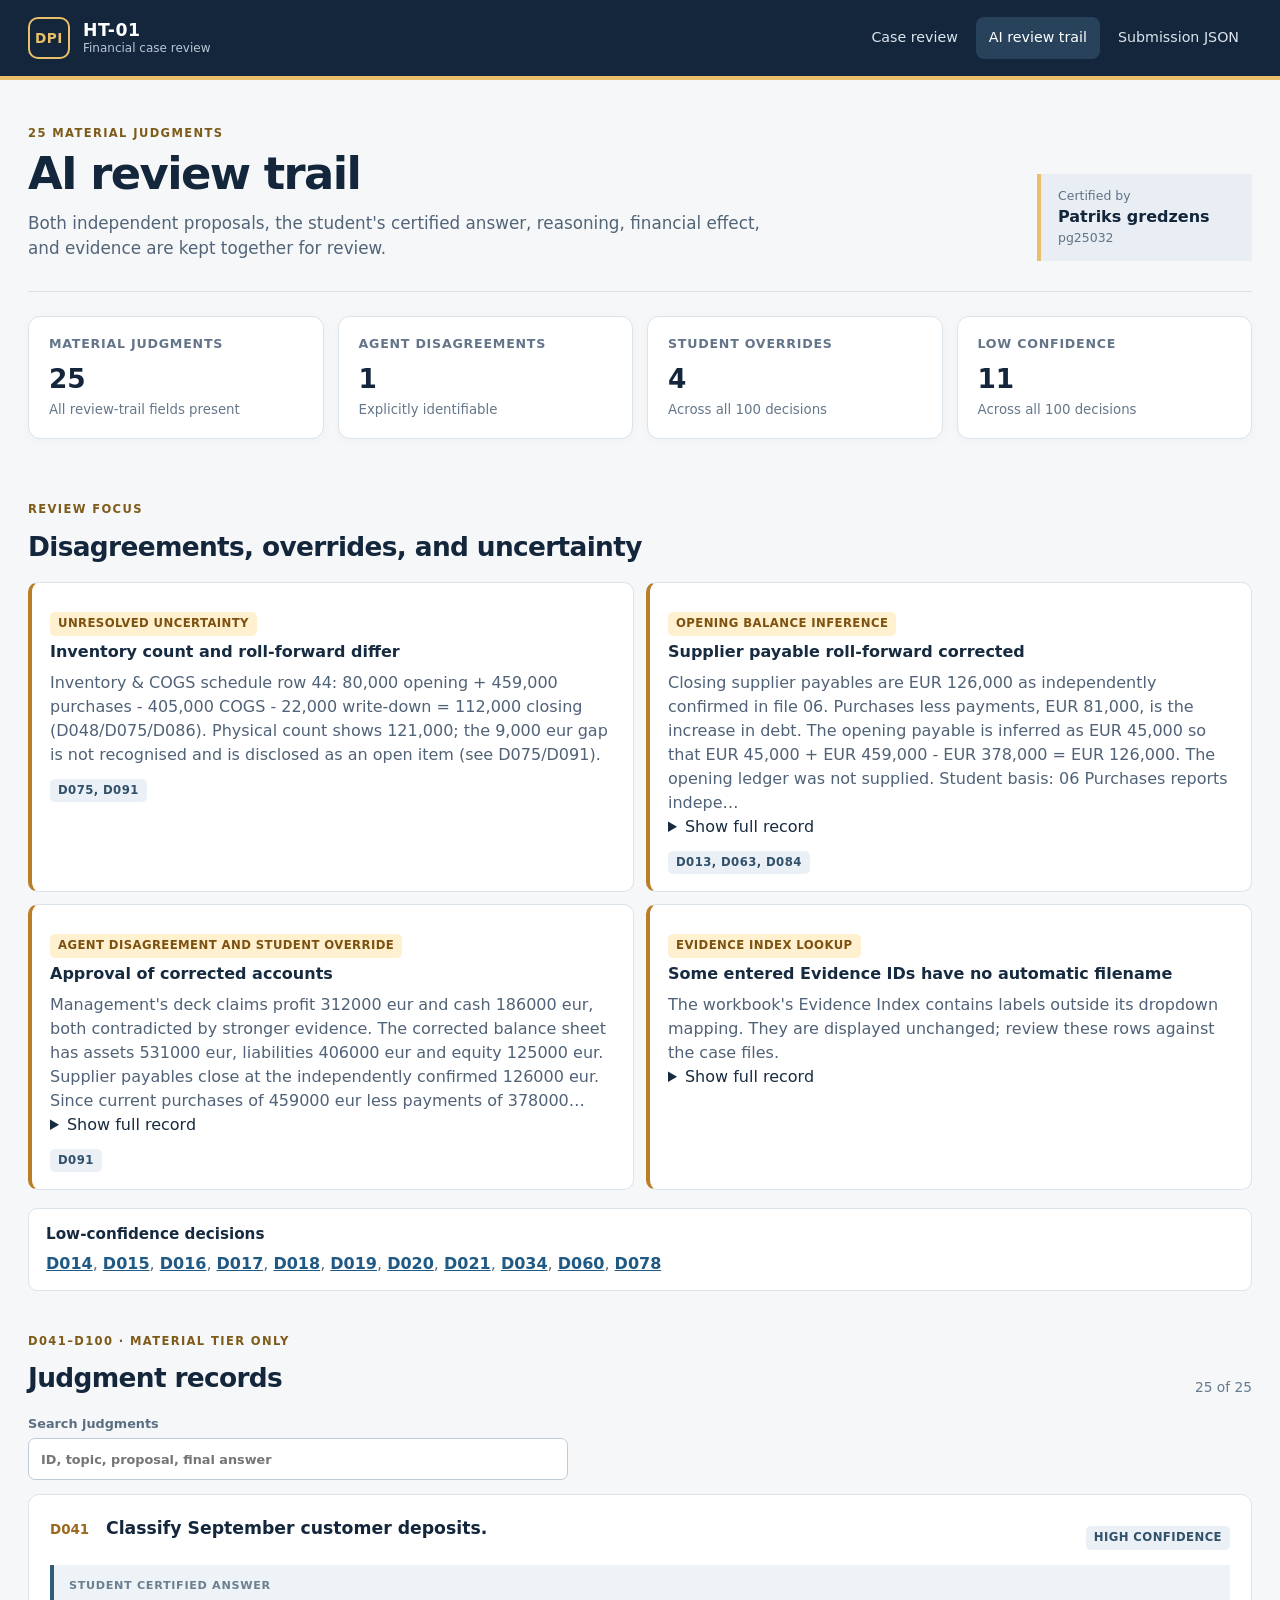
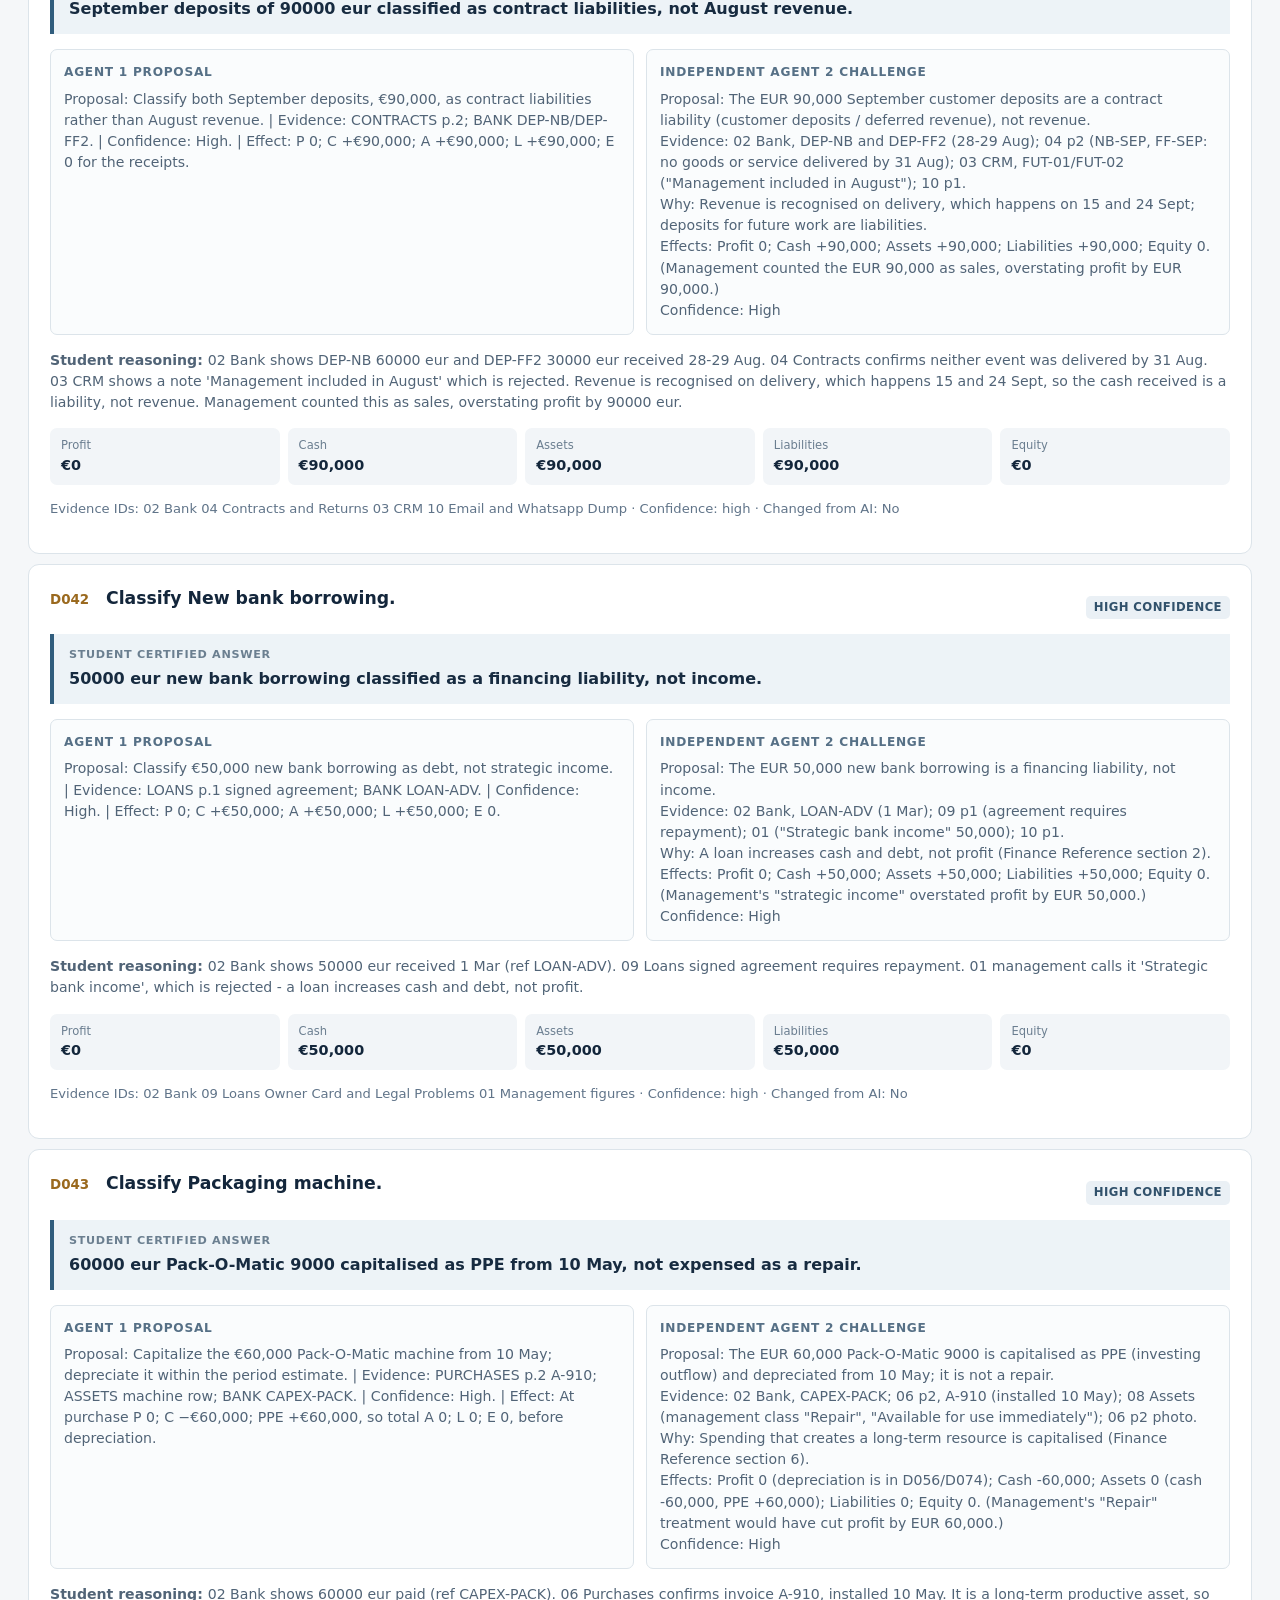
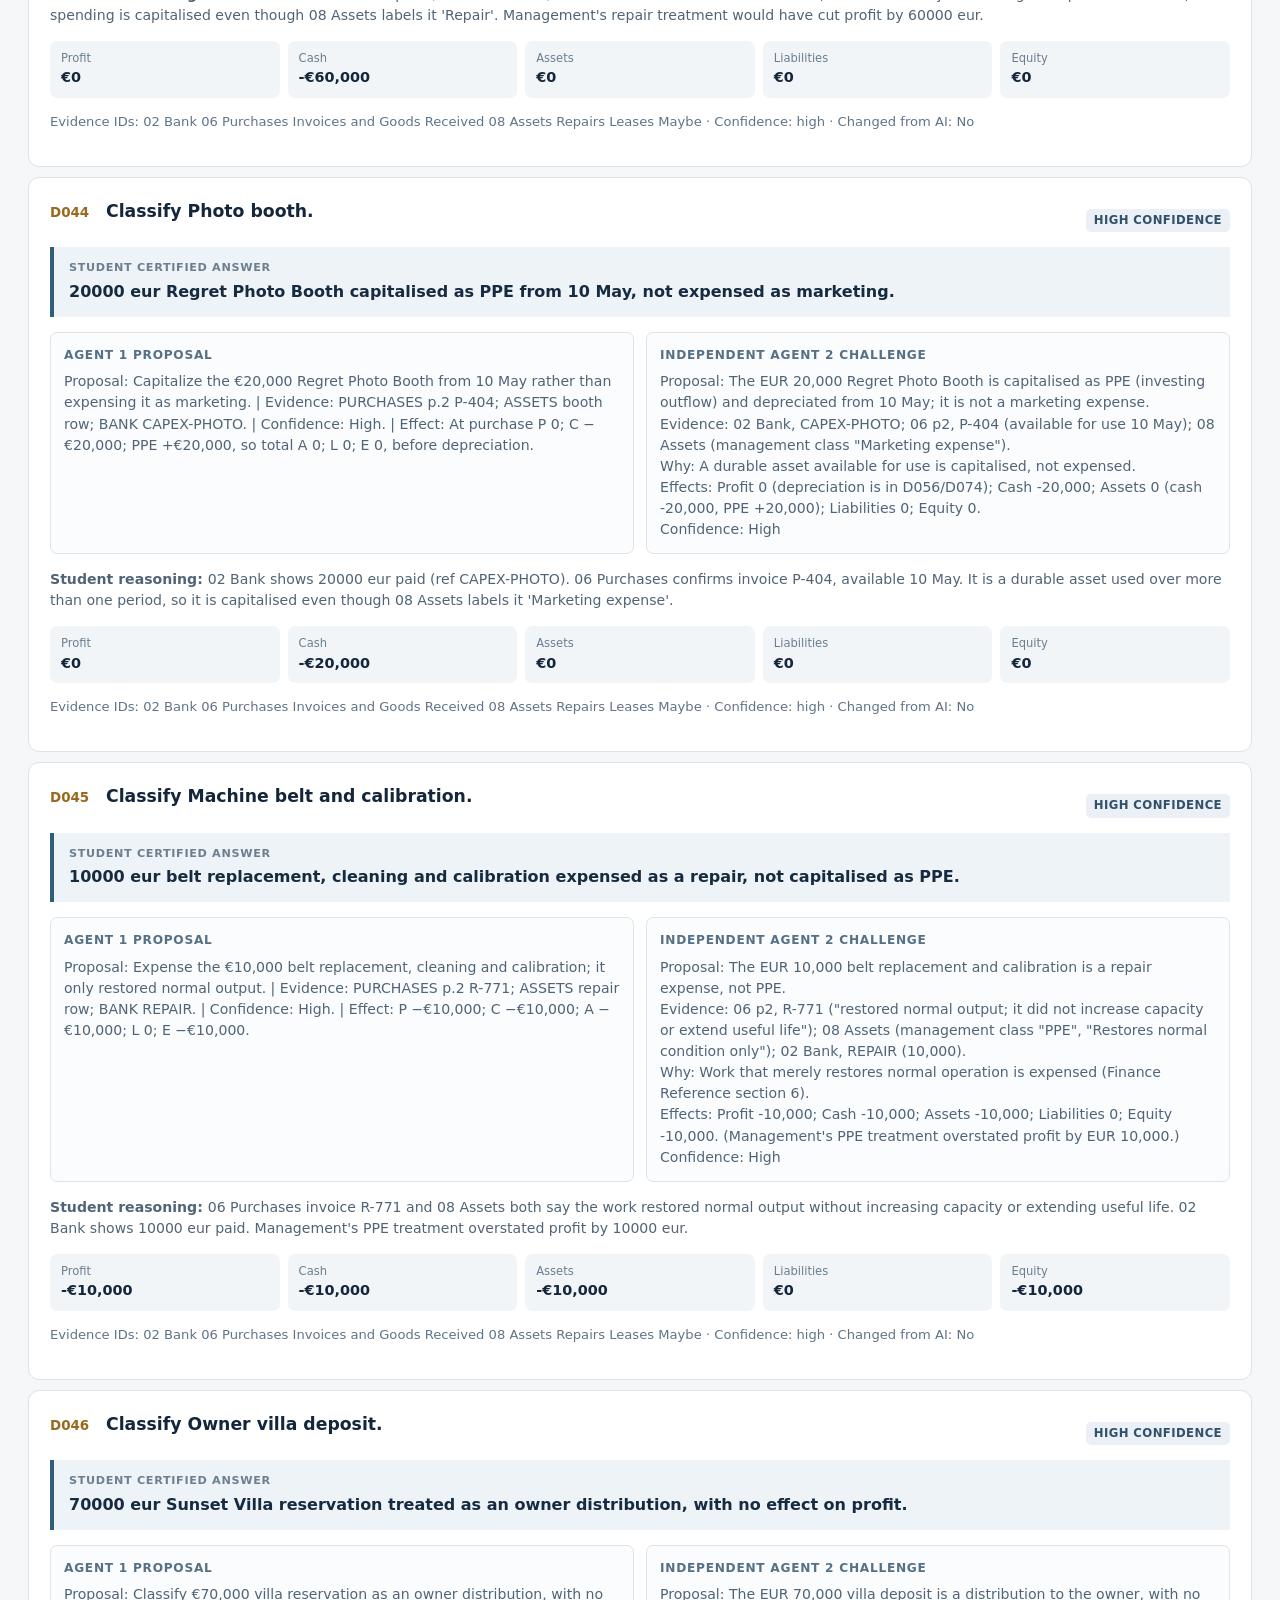
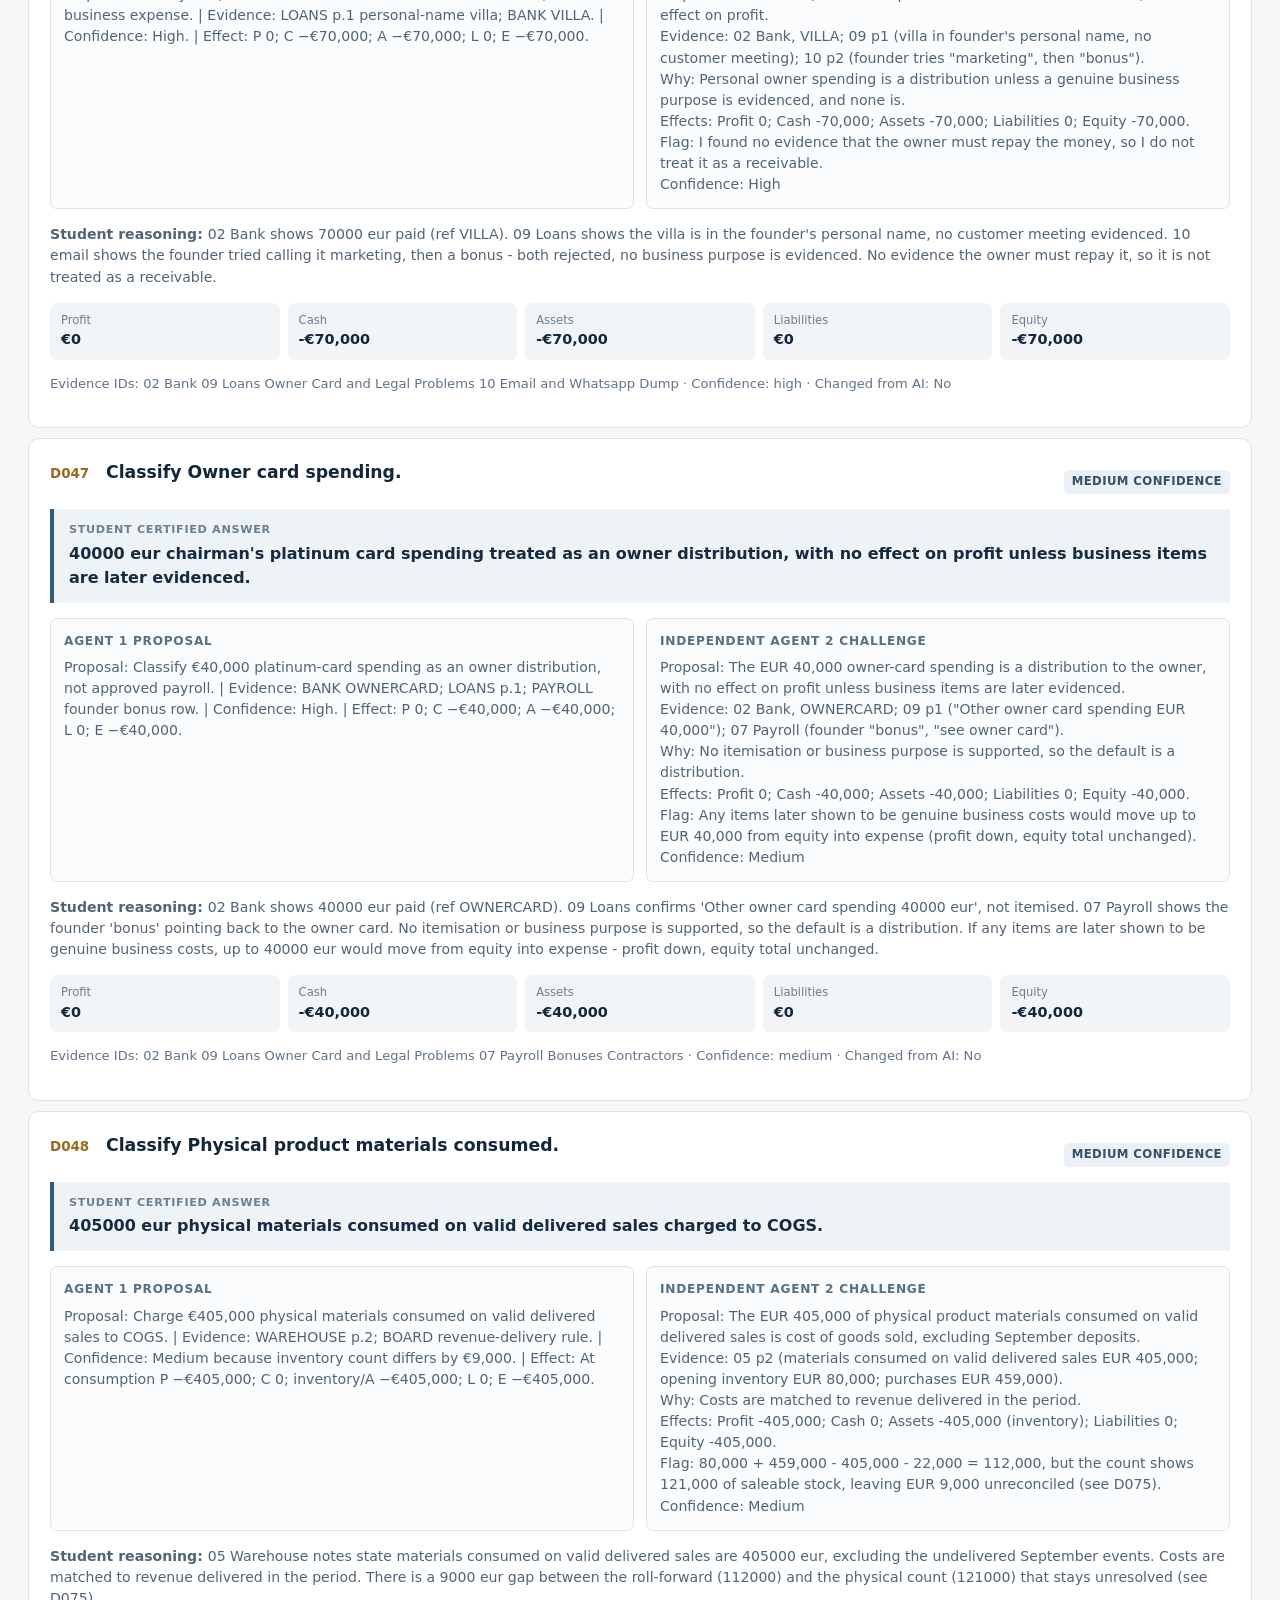
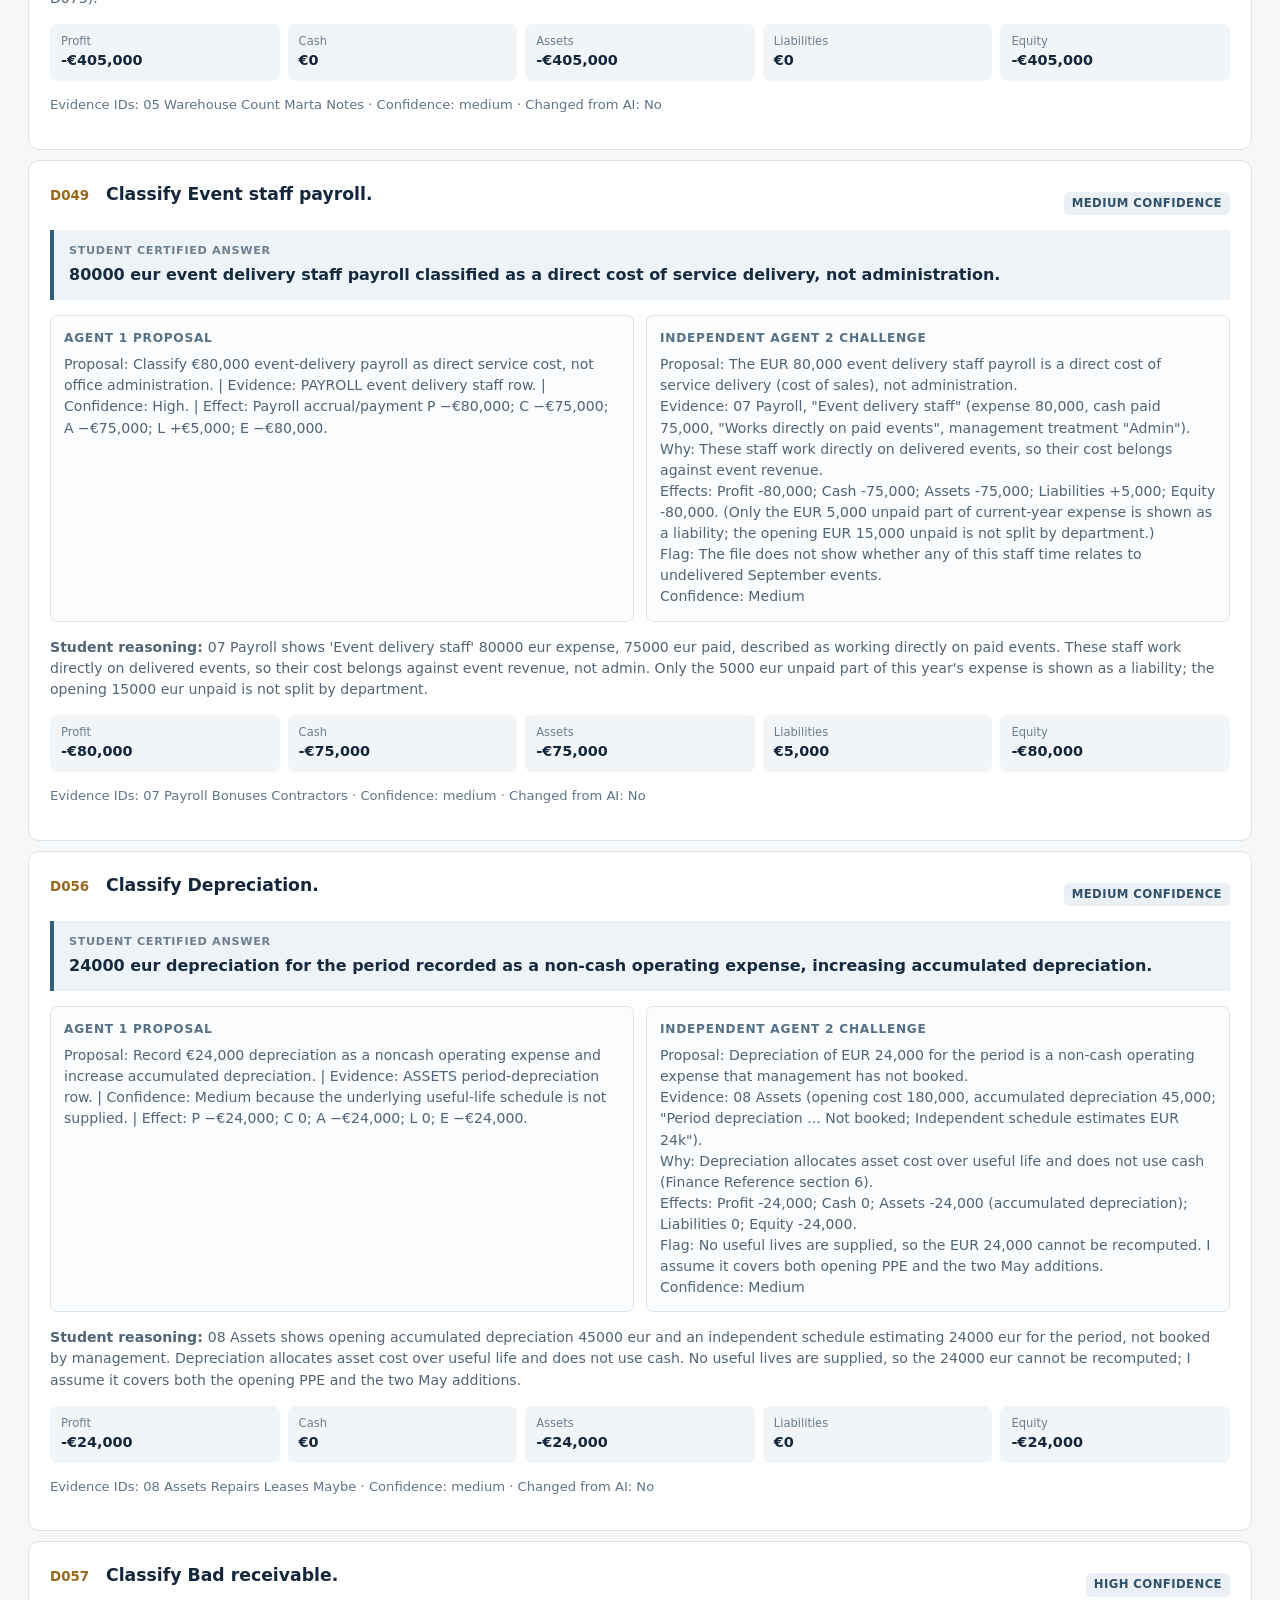
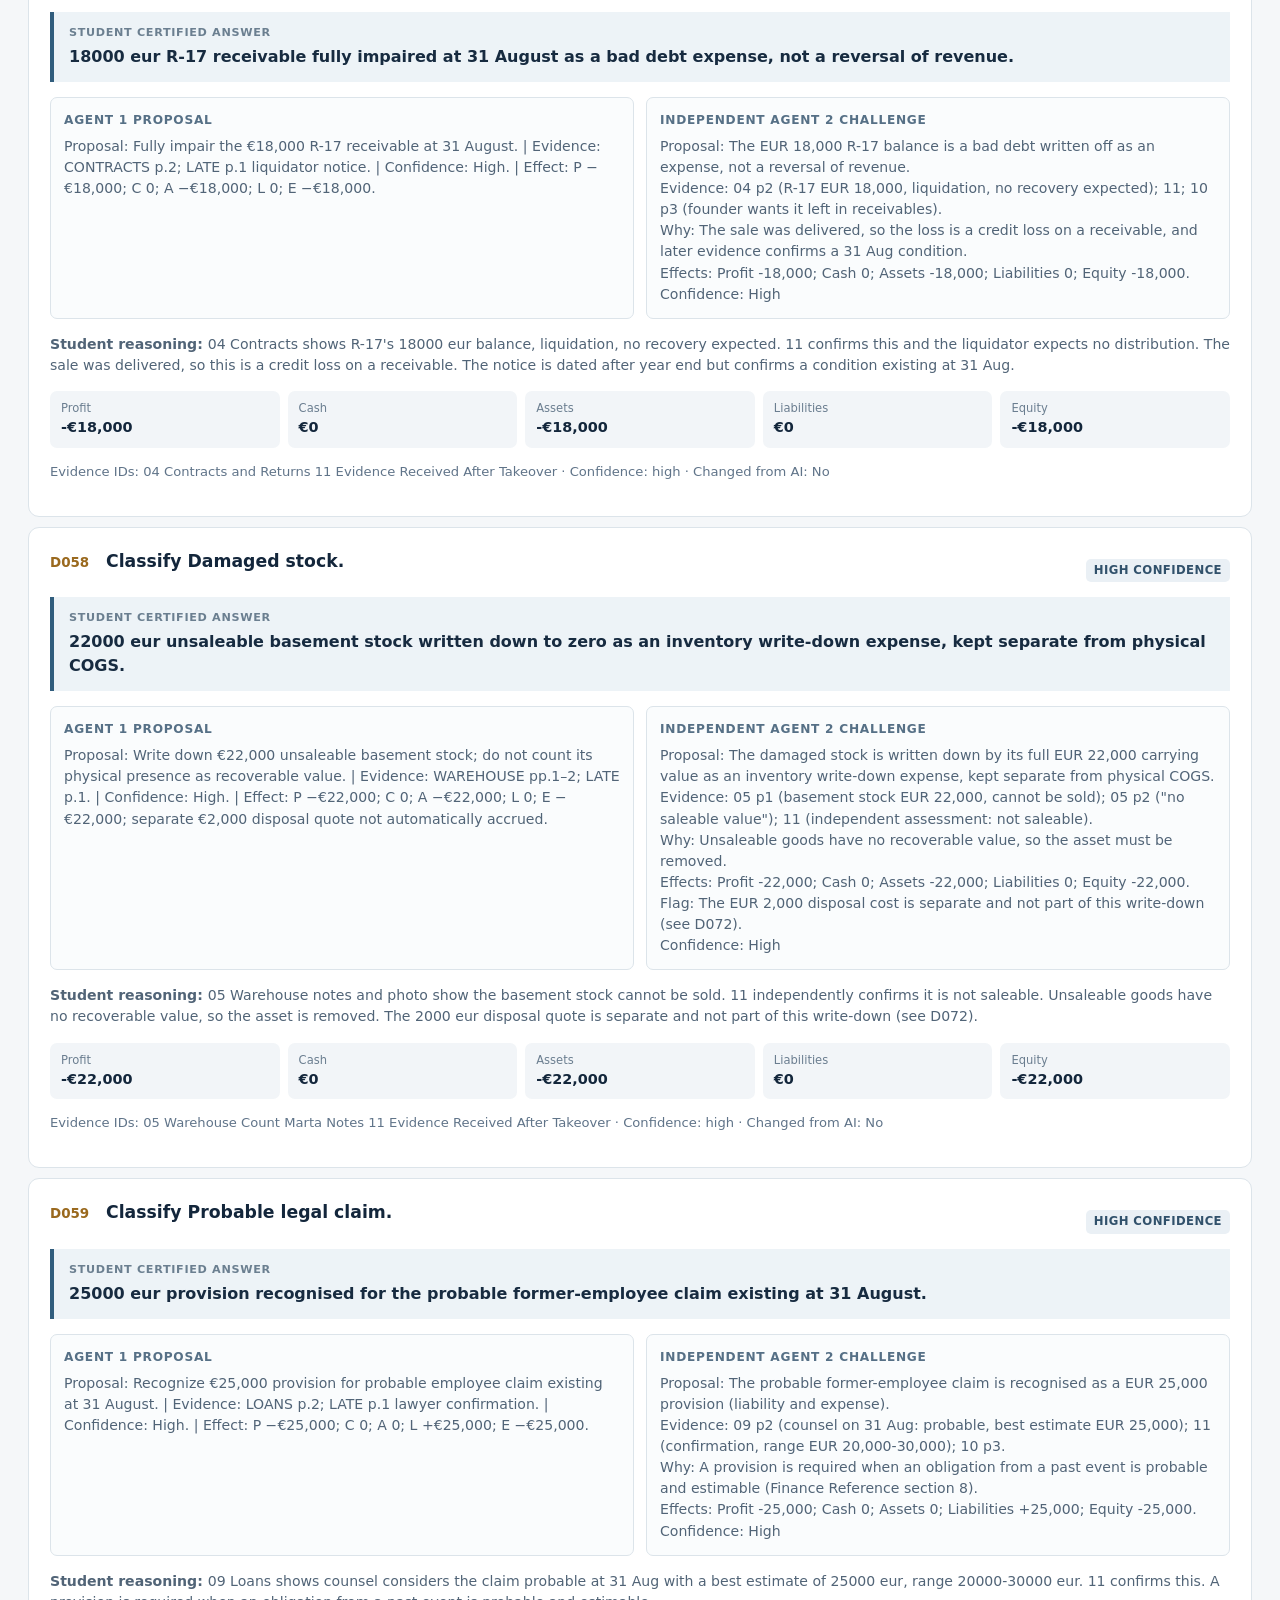
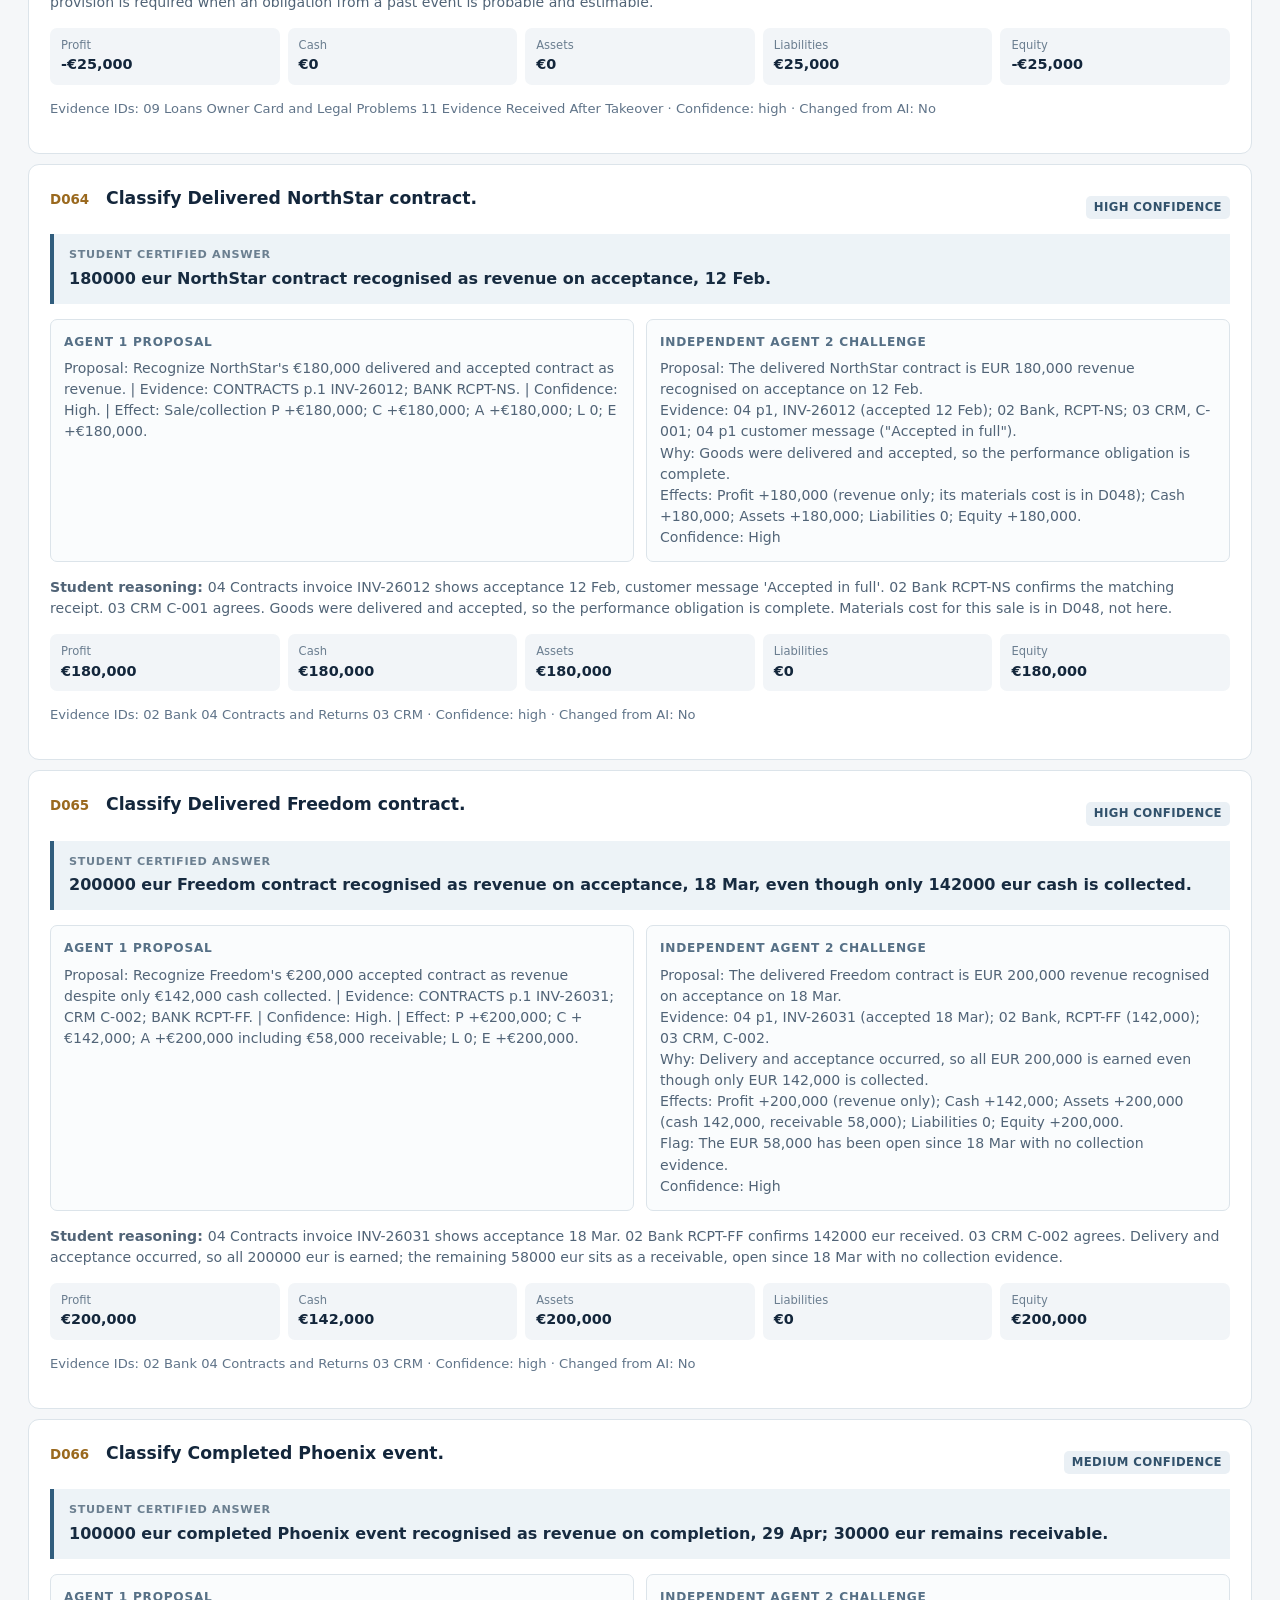
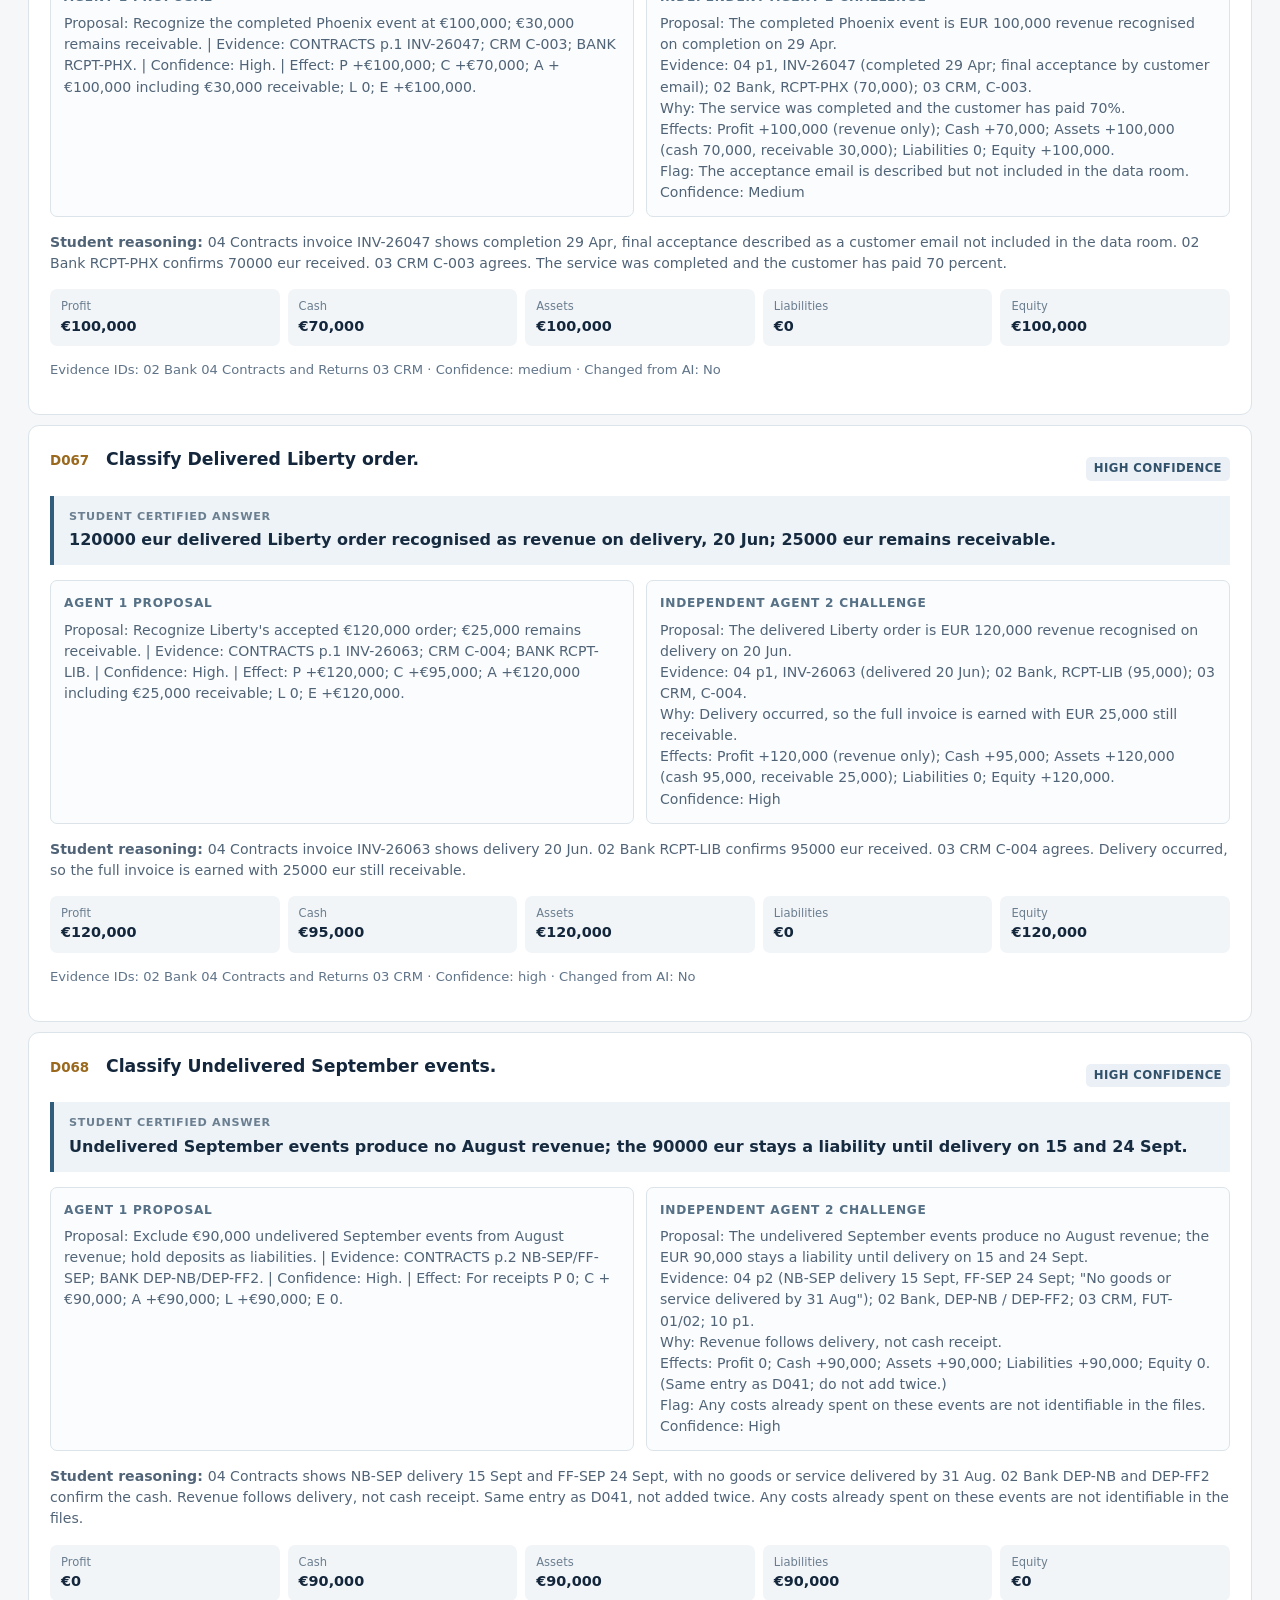
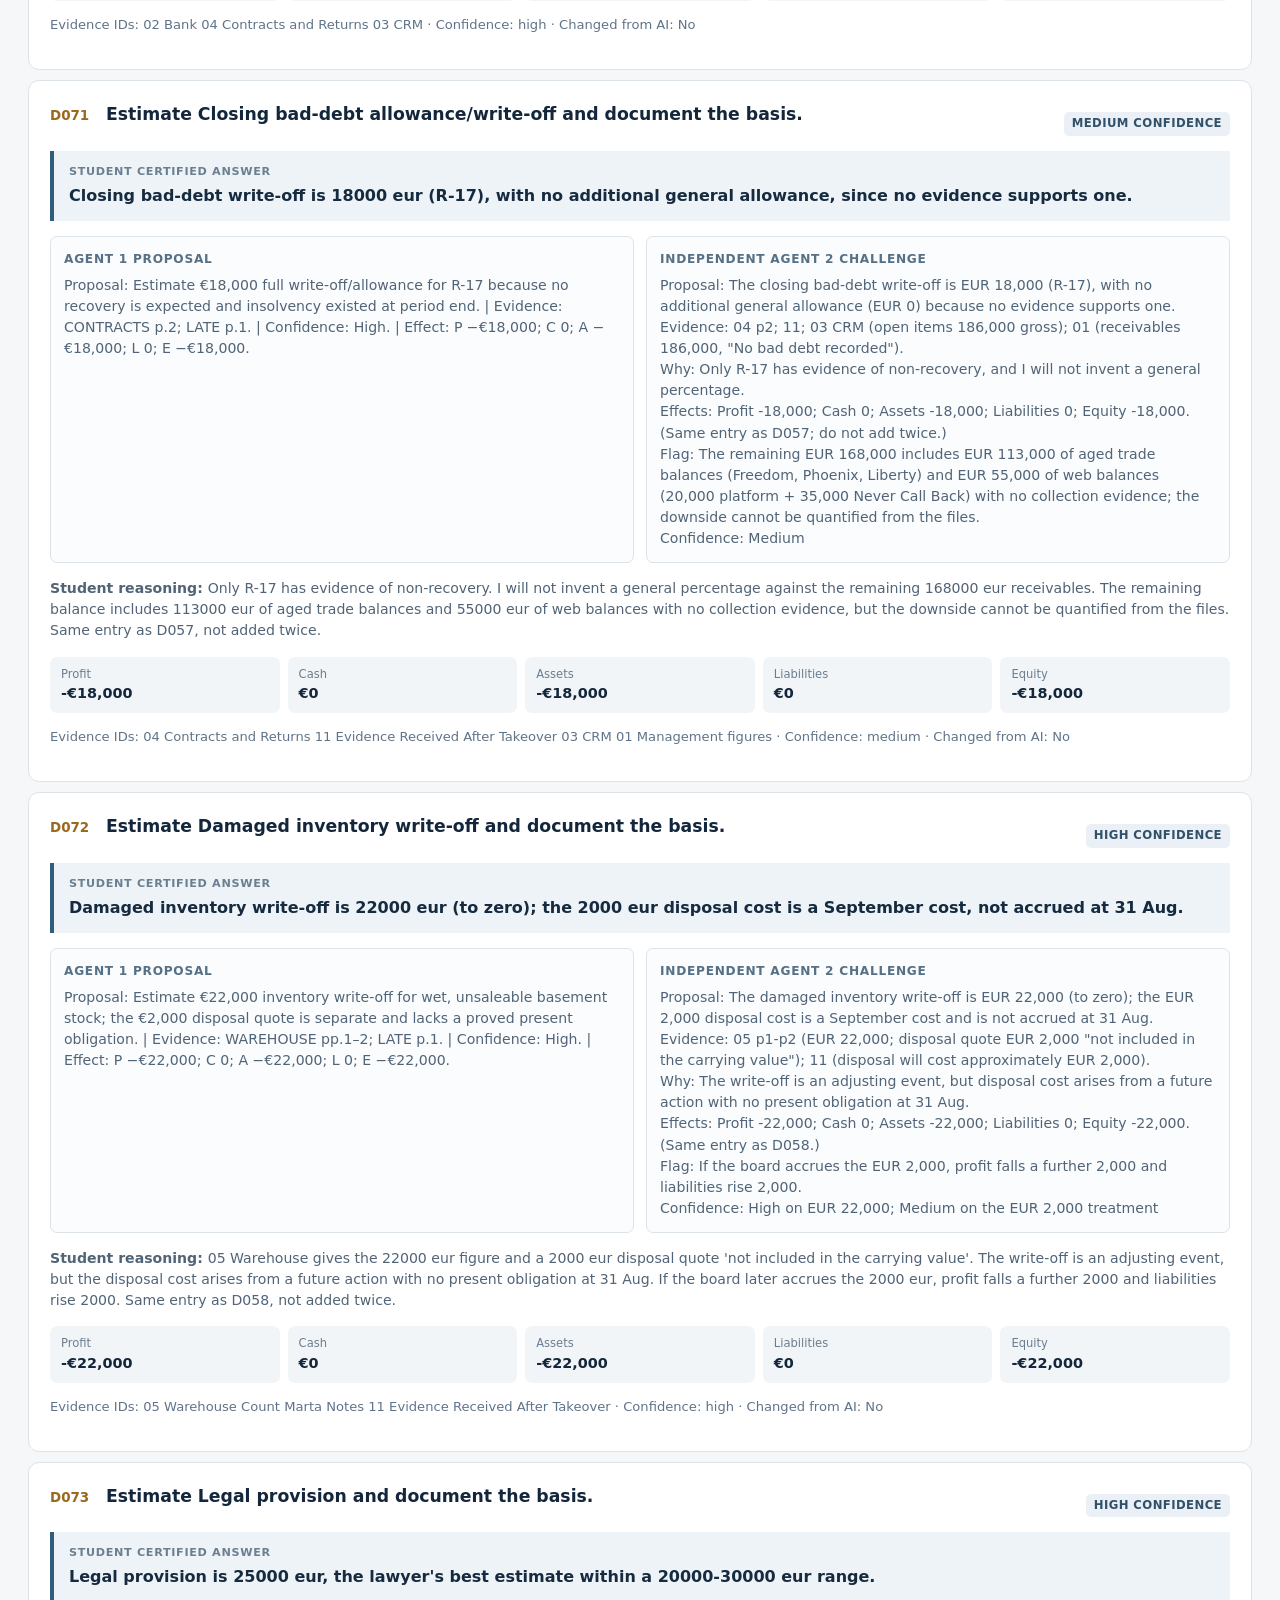
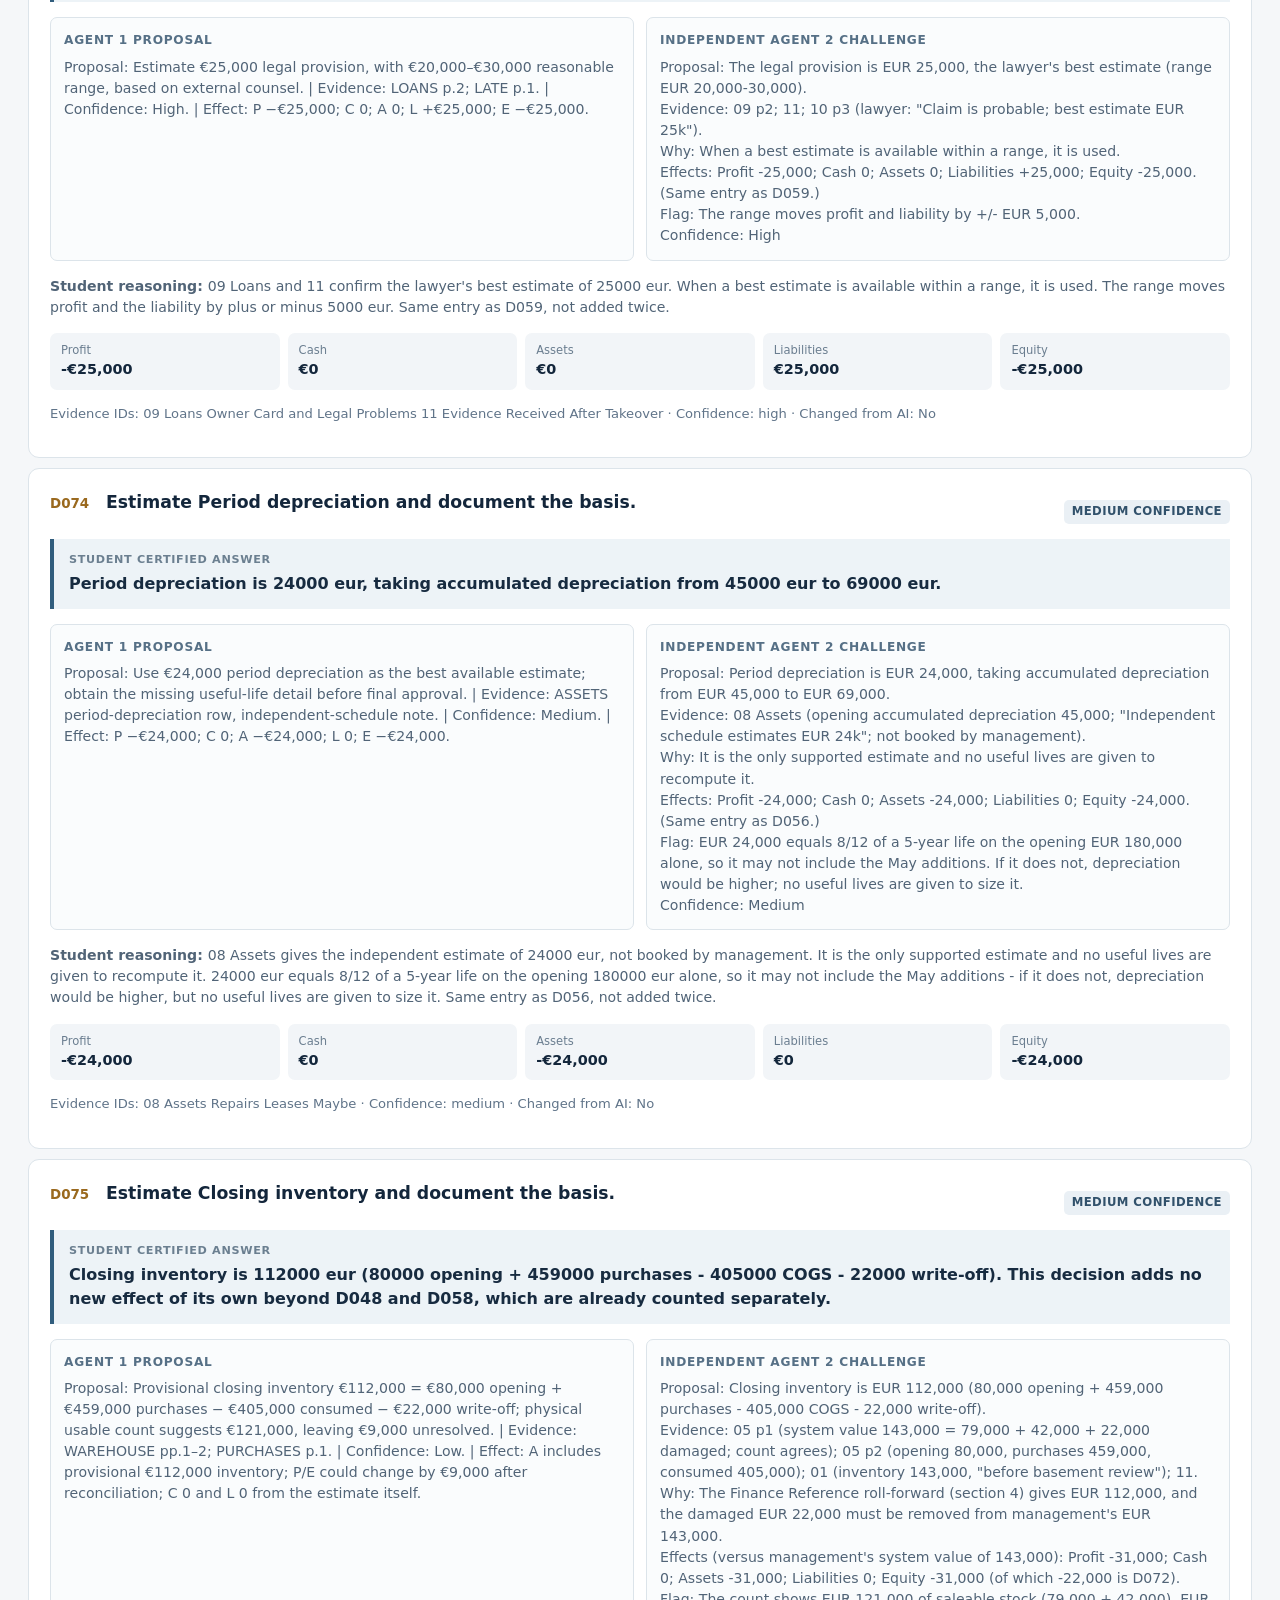
==== commit 1b0fb345: "Correct supplier debt and equity reconciliation" ====
--- a/review/index.html
+++ b/review/index.html
@@ -15,7 +15,7 @@
     <section class="intro"><div><p class="eyebrow">25 material judgments</p><h1>AI review trail</h1><p class="lead">Both independent proposals, the student's certified answer, reasoning, financial effect, and evidence are kept together for review.</p></div><div class="student-box"><span>Certified by</span><strong id="student-name">Loading…</strong><small id="student-id"></small></div></section>
     <div id="load-error" class="alert error" hidden></div>
     <section id="review-summary" class="summary-grid" aria-label="Review summary"></section>
-    <section class="section" id="review-attention"><div class="section-head"><div><p class="eyebrow">Needs attention</p><h2>Disagreements, overrides, and uncertainty</h2></div></div><div id="attention-list" class="flag-grid"></div><div class="low-confidence"><h3>Low-confidence decisions</h3><p id="low-confidence-list"></p></div></section>
+    <section class="section" id="review-attention"><div class="section-head"><div><p class="eyebrow">Review focus</p><h2>Disagreements, overrides, and uncertainty</h2></div></div><div id="attention-list" class="flag-grid"></div><div class="low-confidence"><h3>Low-confidence decisions</h3><p id="low-confidence-list"></p></div></section>
     <section class="section" id="judgments"><div class="section-head"><div><p class="eyebrow">D041–D100 · material tier only</p><h2>Judgment records</h2></div><span id="judgment-count" class="count"></span></div><label class="search-wide">Search judgments<input id="judgment-search" type="search" placeholder="ID, topic, proposal, final answer"></label><div id="judgment-list" class="judgment-list"></div></section>
   </main>
   <footer class="site-footer"><span>DPI-HT-01 · Reporting date 31 August 2026</span><span>Source: certified decision tracker</span></footer>
